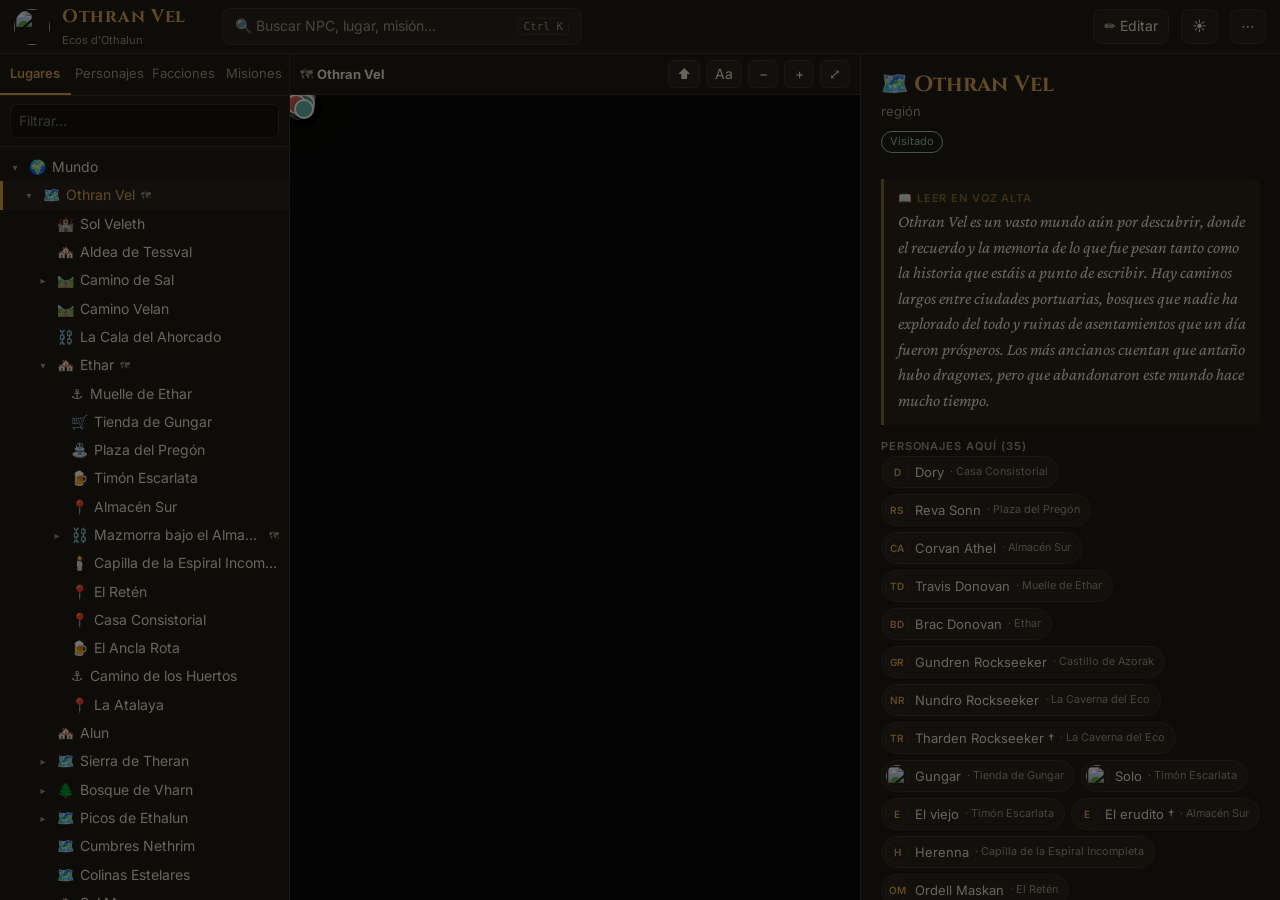
==== campaign/index.html @ 4b9721d2 "Campaign manager: first version of the Othran Vel DM app Interactive maps (world, Ethar, Almacen Sur" ====
<!doctype html>
<html lang="es">
<head>
<meta charset="utf-8">
<meta name="viewport" content="width=device-width, initial-scale=1">
<title>Othran Vel · Campaña</title>
<link rel="icon" href="img/othran vel logo.png">
<link rel="preconnect" href="https://fonts.googleapis.com">
<link href="https://fonts.googleapis.com/css2?family=Cinzel:wght@500;700&family=Crimson+Pro:ital,wght@0,400;0,600;1,400&family=Inter:wght@400;500;600&display=swap" rel="stylesheet">
<style>
:root {
  --bg: #15120e; --panel: #1e1a15; --panel2: #27221b; --line: #3a3228; --text: #e9e0cf; --dim: #a39782;
  --accent: #d9a54a; --accent2: #8fbf9f; --danger: #d0675a; --secret: #a98ad8; --read: #2a2419; --readline: #8a6a2e;
  --pin-town: #d9a54a; --pin-danger: #d0675a; --pin-secret: #a98ad8; --pin-other: #5fb3a8; --pin-room: #c9c1b0;
  --shadow: 0 4px 18px rgba(0,0,0,.45);
}
:root[data-theme="light"] {
  --bg: #efe6d2; --panel: #f8f2e4; --panel2: #efe5cf; --line: #d8c9a8; --text: #2d2418; --dim: #77684f;
  --accent: #9a6514; --accent2: #3f7a57; --danger: #a8402f; --secret: #6b4ca5; --read: #f3e7c8; --readline: #b8893a;
  --pin-town: #b77a17; --pin-danger: #b0442f; --pin-secret: #7650b8; --pin-other: #2f8378; --pin-room: #6c6252;
  --shadow: 0 4px 14px rgba(60,40,10,.18);
}
* { box-sizing: border-box; }
html, body { height: 100%; margin: 0; }
body { background: var(--bg); color: var(--text); font: 14px/1.45 Inter, system-ui, sans-serif; overflow: hidden; }
button { font: inherit; color: inherit; cursor: pointer; }
a { color: inherit; }
.app { display: grid; grid-template-rows: 54px 1fr; height: 100vh; }

/* Cabecera */
header { display: flex; align-items: center; gap: 12px; padding: 0 14px; background: var(--panel); border-bottom: 1px solid var(--line); }
header img { height: 36px; width: 36px; object-fit: cover; border-radius: 50%; }
.brand h1 { font: 700 18px Cinzel, serif; margin: 0; letter-spacing: .04em; color: var(--accent); }
.brand small { color: var(--dim); font-size: 11px; }
.search-btn { margin-left: 24px; flex: 0 1 360px; display: flex; align-items: center; gap: 8px; padding: 7px 12px; background: var(--panel2); border: 1px solid var(--line); border-radius: 8px; color: var(--dim); text-align: left; }
.search-btn kbd { margin-left: auto; font-size: 11px; border: 1px solid var(--line); border-radius: 4px; padding: 0 5px; }
.spacer { flex: 1; }
.hbtn { background: var(--panel2); border: 1px solid var(--line); border-radius: 8px; padding: 6px 10px; }
.hbtn.on { background: var(--accent); color: #1b1307; border-color: var(--accent); font-weight: 600; }
.menu { position: relative; }
.menu-list { position: absolute; right: 0; top: 40px; background: var(--panel); border: 1px solid var(--line); border-radius: 8px; box-shadow: var(--shadow); min-width: 220px; z-index: 50; display: none; padding: 4px; }
.menu-list.open { display: block; }
.menu-list button { display: block; width: 100%; text-align: left; background: none; border: 0; padding: 8px 10px; border-radius: 6px; }
.menu-list button:hover { background: var(--panel2); }

/* Columnas */
main { display: grid; grid-template-columns: 290px 1fr 420px; min-height: 0; }
aside, .detail { background: var(--panel); min-height: 0; display: flex; flex-direction: column; }
aside { border-right: 1px solid var(--line); }
.detail { border-left: 1px solid var(--line); overflow-y: auto; }
.tabs { display: flex; border-bottom: 1px solid var(--line); }
.tabs button { flex: 1; background: none; border: 0; padding: 10px 4px; color: var(--dim); border-bottom: 2px solid transparent; font-size: 13px; }
.tabs button.active { color: var(--accent); border-bottom-color: var(--accent); font-weight: 600; }
.list { overflow-y: auto; flex: 1; padding: 6px 0 20px; }
.list-tools { padding: 8px 10px; display: flex; gap: 6px; border-bottom: 1px solid var(--line); }
.list-tools input { flex: 1; }
input, textarea, select { background: var(--bg); color: var(--text); border: 1px solid var(--line); border-radius: 6px; padding: 6px 8px; font: inherit; }
textarea { width: 100%; resize: vertical; min-height: 60px; font-family: inherit; }
.group-title { font: 600 11px Inter; text-transform: uppercase; letter-spacing: .08em; color: var(--dim); padding: 12px 14px 4px; }

/* Árbol */
.node { display: flex; align-items: center; gap: 6px; padding: 4px 10px 4px 0; cursor: pointer; border-left: 3px solid transparent; white-space: nowrap; }
.node:hover { background: var(--panel2); }
.node.sel { background: var(--panel2); border-left-color: var(--accent); color: var(--accent); }
.node .tw { width: 16px; text-align: center; color: var(--dim); font-size: 10px; flex: none; }
.node .nm { overflow: hidden; text-overflow: ellipsis; }
.node .badge { font-size: 10px; color: var(--dim); }
.node.secret .nm { color: var(--secret); }

/* Filas de personajes */
.row { display: flex; align-items: center; gap: 10px; padding: 6px 14px; cursor: pointer; border-left: 3px solid transparent; }
.row:hover { background: var(--panel2); }
.row.sel { background: var(--panel2); border-left-color: var(--accent); }
.row .meta { min-width: 0; }
.row .meta b { display: block; font-weight: 600; white-space: nowrap; overflow: hidden; text-overflow: ellipsis; }
.row .meta span { display: block; font-size: 12px; color: var(--dim); white-space: nowrap; overflow: hidden; text-overflow: ellipsis; }
.row.dead b { text-decoration: line-through; color: var(--dim); }
.av { width: 34px; height: 34px; border-radius: 50%; flex: none; background: var(--panel2); border: 1px solid var(--line); display: grid; place-items: center; font: 600 12px Inter; color: var(--accent); object-fit: cover; object-position: top; }
.av.pc { border-color: var(--accent2); color: var(--accent2); }

/* Mapa */
.center { display: flex; flex-direction: column; min-width: 0; min-height: 0; background: #0b0a08; }
:root[data-theme="light"] .center { background: #d9ccb0; }
.mapbar { display: flex; align-items: center; gap: 6px; padding: 6px 10px; background: var(--panel); border-bottom: 1px solid var(--line); }
.crumbs { flex: 1; font-size: 13px; color: var(--dim); white-space: nowrap; overflow: hidden; text-overflow: ellipsis; }
.crumbs a { text-decoration: none; color: var(--dim); }
.crumbs a:hover { color: var(--accent); }
.crumbs b { color: var(--text); }
.mbtn { background: var(--panel2); border: 1px solid var(--line); border-radius: 6px; min-width: 30px; height: 28px; padding: 0 8px; }
.mbtn.on { border-color: var(--accent); color: var(--accent); }
.viewport { position: relative; flex: 1; overflow: hidden; cursor: grab; touch-action: none; }
.viewport.dragging { cursor: grabbing; }
.viewport.placing { cursor: crosshair; }
.stage { position: absolute; left: 0; top: 0; transform-origin: 0 0; }
.stage.anim { transition: transform .35s ease; }
.stage img.mapimg { display: block; user-select: none; -webkit-user-drag: none; box-shadow: 0 0 40px rgba(0,0,0,.6); }
.nomap { position: absolute; inset: 0; display: grid; place-items: center; color: var(--dim); text-align: center; padding: 30px; }
.pin { position: absolute; transform: translate(-50%, -50%) scale(var(--inv, 1)); display: flex; align-items: center; gap: 4px; }
.pin .dot { width: 20px; height: 20px; border-radius: 50%; background: var(--c, var(--pin-other)); border: 2px solid #fff8e6; box-shadow: 0 2px 6px rgba(0,0,0,.6); display: grid; place-items: center; font-size: 10px; color: #1b1307; font-weight: 700; cursor: pointer; transition: transform .12s; }
.pin.secret .dot { border-style: dashed; border-color: #f0e6ff; }
.pin:hover .dot { transform: scale(1.25); }
.pin.sel .dot { transform: scale(1.45); box-shadow: 0 0 0 4px rgba(217,165,74,.55), 0 2px 8px rgba(0,0,0,.7); }
.pin .lbl { position: absolute; left: 26px; top: 50%; transform: translateY(-50%); background: rgba(20,16,10,.88); color: #f3e9d4; padding: 2px 7px; border-radius: 5px; font-size: 12px; white-space: nowrap; pointer-events: none; display: none; }
.pin:hover .lbl, .pin.sel .lbl, .labels .pin .lbl { display: block; }
.pin.hasmap .dot::after { content: "⤵"; position: absolute; right: -9px; top: -9px; font-size: 11px; background: var(--panel); color: var(--accent); border-radius: 50%; width: 15px; height: 15px; display: grid; place-items: center; border: 1px solid var(--accent); }
.edit .pin .dot { cursor: move; }
.toast { position: absolute; left: 50%; bottom: 18px; transform: translateX(-50%); background: var(--panel); border: 1px solid var(--accent); border-radius: 8px; padding: 8px 14px; box-shadow: var(--shadow); font-size: 13px; z-index: 5; }

/* Ficha */
.card { padding: 18px 20px 40px; }
.hero { width: 100%; max-height: 240px; object-fit: cover; object-position: top; border-radius: 10px; border: 1px solid var(--line); margin-bottom: 14px; display: block; cursor: zoom-in; }
.card h2 { font: 700 22px/1.2 Cinzel, serif; margin: 0 0 4px; color: var(--accent); }
.sub { color: var(--dim); font-size: 13px; margin-bottom: 10px; }
.tags { display: flex; flex-wrap: wrap; gap: 6px; margin-bottom: 12px; }
.tag { font-size: 11px; padding: 2px 8px; border-radius: 99px; border: 1px solid var(--line); color: var(--dim); }
.tag.secret { color: var(--secret); border-color: var(--secret); }
.tag.dead { color: var(--danger); border-color: var(--danger); }
.tag.ok { color: var(--accent2); border-color: var(--accent2); }
.actions { display: flex; flex-wrap: wrap; gap: 6px; margin: 4px 0 14px; }
.btn { background: var(--panel2); border: 1px solid var(--line); border-radius: 7px; padding: 6px 11px; font-size: 13px; }
.btn.primary { background: var(--accent); color: #1b1307; border-color: var(--accent); font-weight: 600; }
.btn.danger { color: var(--danger); }
.read { background: var(--read); border-left: 3px solid var(--readline); border-radius: 0 8px 8px 0; padding: 12px 14px; font: italic 17px/1.5 "Crimson Pro", Georgia, serif; margin: 6px 0 14px; }
.read .h { font: 600 11px Inter; font-style: normal; letter-spacing: .08em; text-transform: uppercase; color: var(--readline); display: block; margin-bottom: 4px; }
.quote { font: italic 17px/1.4 "Crimson Pro", Georgia, serif; color: var(--accent); margin: 0 0 14px; }
.f { margin: 0 0 12px; }
.f h4 { margin: 0 0 3px; font: 600 11px Inter; text-transform: uppercase; letter-spacing: .08em; color: var(--dim); }
.f div { white-space: normal; }
.f.voice div { background: var(--panel2); border-radius: 8px; padding: 8px 10px; }
.dmbox { border: 1px dashed var(--secret); border-radius: 10px; padding: 10px 12px 2px; margin: 14px 0; }
.dmbox > .h { font: 600 11px Inter; letter-spacing: .08em; text-transform: uppercase; color: var(--secret); margin-bottom: 8px; display: flex; justify-content: space-between; cursor: pointer; }
.dmbox.closed > :not(.h) { display: none; }
.tbd { color: var(--dim); opacity: .7; font-style: italic; }
.lk { color: var(--accent); text-decoration: none; border-bottom: 1px dotted var(--accent); cursor: pointer; }
.lk.npc { color: var(--accent2); border-bottom-color: var(--accent2); }
.lk.fac { color: var(--secret); border-bottom-color: var(--secret); }
.chips { display: flex; flex-wrap: wrap; gap: 6px; }
.chip { display: inline-flex; align-items: center; gap: 6px; background: var(--panel2); border: 1px solid var(--line); border-radius: 99px; padding: 3px 10px 3px 3px; cursor: pointer; font-size: 13px; }
.chip:hover { border-color: var(--accent); }
.chip .av { width: 24px; height: 24px; font-size: 10px; }
.chip small { color: var(--dim); }
.chip.plain { padding: 3px 10px; }
.missing { font-size: 12px; color: var(--dim); margin-top: 20px; border-top: 1px solid var(--line); padding-top: 10px; }
.form label { display: block; font: 600 11px Inter; text-transform: uppercase; letter-spacing: .06em; color: var(--dim); margin: 10px 0 3px; }
.form input[type=text], .form select { width: 100%; }
.form .chk { display: flex; gap: 16px; margin-top: 10px; }
.form .chk label { display: flex; gap: 6px; align-items: center; text-transform: none; font: 13px Inter; color: var(--text); margin: 0; }
.empty { color: var(--dim); padding: 40px 20px; text-align: center; }

/* Buscador y visor de imagen */
.overlay { position: fixed; inset: 0; background: rgba(0,0,0,.55); display: none; z-index: 100; }
.overlay.open { display: block; }
.palette { width: min(620px, 92vw); margin: 10vh auto 0; background: var(--panel); border: 1px solid var(--line); border-radius: 12px; box-shadow: var(--shadow); overflow: hidden; }
.palette input { width: 100%; border: 0; border-bottom: 1px solid var(--line); border-radius: 0; padding: 14px 16px; font-size: 16px; background: var(--panel); outline: none; }
.results { max-height: 55vh; overflow-y: auto; }
.res { display: flex; gap: 10px; align-items: center; padding: 8px 14px; cursor: pointer; }
.res.active, .res:hover { background: var(--panel2); }
.res .k { font-size: 11px; color: var(--dim); margin-left: auto; }
.lightbox { display: grid; place-items: center; cursor: zoom-out; }
.lightbox img { max-width: 92vw; max-height: 92vh; border-radius: 8px; }
</style>
</head>
<body>
<div class="app">
  <header>
    <img id="logo" alt="">
    <div class="brand"><h1 id="title">Othran Vel</h1><small id="group"></small></div>
    <button class="search-btn" id="openSearch">🔍 Buscar NPC, lugar, misión… <kbd>Ctrl K</kbd></button>
    <div class="spacer"></div>
    <button class="hbtn" id="editToggle" title="Activa el modo edición para mover pins y editar fichas">✏️ Editar</button>
    <button class="hbtn" id="themeToggle" title="Tema claro / oscuro">☾</button>
    <div class="menu">
      <button class="hbtn" id="menuBtn">⋯</button>
      <div class="menu-list" id="menuList">
        <button data-act="export">💾 Exportar campaña (copia de seguridad)</button>
        <button data-act="import">📂 Importar campaña…</button>
        <button data-act="reset">↺ Restaurar datos del Word</button>
      </div>
    </div>
    <input type="file" id="importFile" accept=".json,application/json" hidden>
  </header>
  <main>
    <aside>
      <div class="tabs" id="tabs">
        <button data-tab="loc" class="active">Lugares</button>
        <button data-tab="npc">Personajes</button>
        <button data-tab="fac">Facciones</button>
        <button data-tab="quest">Misiones</button>
      </div>
      <div class="list-tools"><input id="filter" placeholder="Filtrar…"><button class="btn" id="addBtn" title="Añadir" hidden>＋</button></div>
      <div class="list" id="list"></div>
    </aside>
    <section class="center">
      <div class="mapbar">
        <div class="crumbs" id="crumbs"></div>
        <button class="mbtn" id="upBtn" title="Subir al mapa superior">⬆</button>
        <button class="mbtn" id="labelsBtn" title="Mostrar todas las etiquetas">Aa</button>
        <button class="mbtn" id="zoomOut" title="Alejar">−</button>
        <button class="mbtn" id="zoomIn" title="Acercar">+</button>
        <button class="mbtn" id="fitBtn" title="Encajar mapa">⤢</button>
      </div>
      <div class="viewport" id="viewport"><div class="stage" id="stage"></div></div>
    </section>
    <div class="detail" id="detail"></div>
  </main>
</div>
<div class="overlay" id="searchOv"><div class="palette"><input id="searchIn" placeholder="Escribe un nombre…" autocomplete="off"><div class="results" id="results"></div></div></div>
<div class="overlay lightbox" id="lightbox"><img alt=""></div>

<script src="data/seed.js"></script>
<script>
const STORE = 'othranvel.campaign.v1';
const PREFS = 'othranvel.prefs.v1';
const TBD = '[POR DEFINIR]';

let db = load();
let prefs = Object.assign({ theme: 'dark', tab: 'loc', labels: false, open: ['mundo', 'othran-vel', 'ethar'] }, safeGet(PREFS));
let route = { kind: 'loc', id: db.start, map: db.start };
let editMode = false, editing = false, placing = null;
const openNodes = new Set(prefs.open);

function safeGet(k) { try { return JSON.parse(localStorage.getItem(k)) || {}; } catch { return {}; } }
function load() {
  const saved = safeGet(STORE);
  return saved.locations ? saved : structuredClone(window.SEED);
}
function save() { try { localStorage.setItem(STORE, JSON.stringify(db)); } catch (e) { alert('No se pudo guardar: ' + e.message); } }
function savePrefs() { prefs.open = [...openNodes]; try { localStorage.setItem(PREFS, JSON.stringify(prefs)); } catch {} }

const $ = s => document.querySelector(s);
const esc = s => String(s ?? '').replace(/[&<>"]/g, c => ({ '&': '&amp;', '<': '&lt;', '>': '&gt;', '"': '&quot;' }[c]));
const src = p => p && !p.startsWith('data:') ? encodeURI(p) : p;
const isTbd = v => !v || !String(v).trim() || String(v).trim() === TBD;
const plainName = n => n.replace(/\s*«[^»]*»/g, '').trim();
const initials = n => plainName(n).split(/\s+/).filter(w => /^\p{Lu}/u.test(w)).slice(0, 2).map(w => w[0]).join('') || n[0];

/* ---------- Modelo ---------- */
const L = id => db.locations[id];
const children = id => Object.values(db.locations).filter(l => l.parent === id);
function ancestors(id) { const a = []; let l = L(id); while (l && l.parent) { l = L(l.parent); if (l) a.unshift(l); } return a; }
function mapHost(id) { let l = L(id); while (l) { if (l.map) return l.id; l = L(l.parent); } return null; }
// Mapa en el que aparece el pin de un lugar (o, sin pin, el mapa más cercano)
function mapForPin(id) { const l = L(id); if (!l) return null; return l.pin && l.parent ? mapHost(l.parent) : mapHost(id); }
function subtree(id) { const out = [id]; for (const c of children(id)) out.push(...subtree(c.id)); return out; }

function typeIcon(t = '') {
  t = t.toLowerCase();
  const m = [['mundo', '🌍'], ['región', '🗺️'], ['ciudad', '🏰'], ['pueblo', '🏘️'], ['mazmorra', '⛓️'], ['ruina', '🏚️'], ['bosque', '🌲'],
    ['taberna', '🍺'], ['tienda', '🛒'], ['templo', '🕯️'], ['plaza', '⛲'], ['sala', '▫️'], ['zona', '⚓'], ['camino', '🛤️'], ['volcán', '🌋'], ['minas', '⛏️']];
  for (const [k, i] of m) if (t.includes(k)) return i;
  return '📍';
}
function pinColor(l) {
  const t = (l.type || '').toLowerCase();
  if (l.secret) return 'var(--pin-secret)';
  if (t === 'sala') return 'var(--pin-room)';
  if (/mazmorra|ruina/.test(t)) return 'var(--pin-danger)';
  if (/ciudad|pueblo|taberna|tienda|plaza|templo/.test(t)) return 'var(--pin-town)';
  return 'var(--pin-other)';
}

// Resolver nombres escritos a mano (NPCs/lugares) a fichas
let aliasIndex = null;
function buildAliases() {
  const map = new Map();
  const add = (alias, kind, id, min = 4) => { alias = alias.trim(); if (alias.length >= min && !map.has(alias)) map.set(alias, { kind, id }); };
  for (const n of Object.values(db.npcs)) add(n.name, 'npc', n.id), add(plainName(n.name), 'npc', n.id);
  // nombre de pila si es único
  const first = {};
  for (const n of Object.values(db.npcs)) { const w = plainName(n.name).split(' '); if (w.length > 1 && !/^(El|La|Maestro)$/.test(w[0])) (first[w[0]] ??= []).push(n.id); }
  for (const [w, ids] of Object.entries(first)) if (ids.length === 1) add(w, 'npc', ids[0]);
  if (db.npcs.maestro_kharzun || db.npcs['maestro-kharzun']) add('Kharzun', 'npc', 'maestro-kharzun');
  for (const f of Object.values(db.factions)) add(f.name, 'fac', f.id, 6);
  for (const l of Object.values(db.locations)) if (l.id !== 'mundo' && l.type !== 'sala') map.set(l.name, { kind: 'loc', id: l.id });
  map.delete('Solo'); // "solo" es palabra común; se enlaza desde las listas, no del texto
  const keys = [...map.keys()].sort((a, b) => b.length - a.length).map(k => k.replace(/[.*+?^${}()|[\]\\]/g, '\\$&'));
  aliasIndex = { map, re: keys.length ? new RegExp(`(?<![\\p{L}])(${keys.map(k => esc(k)).join('|')})(?![\\p{L}])`, 'gu') : null };
}
function resolveName(text) {
  if (!aliasIndex) buildAliases();
  const t = (text || '').trim();
  if (aliasIndex.map.has(t)) return aliasIndex.map.get(t);
  const p = plainName(t); if (aliasIndex.map.has(p)) return aliasIndex.map.get(p);
  return null;
}
function npcLocation(n) {
  const t = n.location || '';
  if (!t || /^Paradero/.test(t)) return null;
  let best = null;
  for (const l of Object.values(db.locations)) {
    if (l.id === 'mundo') continue;
    const i = t.indexOf(l.name);
    if (i >= 0 && (!best || i < best.i || (i === best.i && l.name.length > best.len))) best = { id: l.id, i, len: l.name.length };
  }
  return best && best.id;
}
function fmt(text, selfId) {
  if (isTbd(text)) return `<span class="tbd">${esc(text || TBD)}</span>`;
  if (!aliasIndex) buildAliases();
  let h = esc(text).replaceAll(esc(TBD), `<span class="tbd">${TBD}</span>`);
  if (aliasIndex.re) h = h.replace(aliasIndex.re, m => {
    const r = aliasIndex.map.get(m.replace(/&quot;/g, '"').replace(/&amp;/g, '&'));
    if (!r || r.id === selfId) return m;
    return `<a class="lk ${r.kind}" href="#/${r.kind}/${r.id}">${m}</a>`;
  });
  return h.replace(/\n/g, '<br>');
}

/* ---------- Rutas ---------- */
// Mapa por defecto al abrir un lugar: el suyo propio si lo tiene
const defaultMap = id => L(id).map ? id : mapForPin(id);
function go(kind, id, map) {
  if (!map) map = kind === 'loc' ? defaultMap(id) : kind === 'npc' ? (npcLocation(db.npcs[id]) ? mapForPin(npcLocation(db.npcs[id])) : route.map) : route.map;
  location.hash = `#/${kind}/${id}` + (map ? `?m=${map}` : '');
}
function enter(id) { go('loc', id, defaultMap(id)); }
function parseHash() {
  const m = location.hash.match(/^#\/(loc|npc|fac|quest)\/([^?]+)(?:\?m=(.+))?$/);
  if (!m) return { kind: 'loc', id: db.start, map: db.start };
  const [, kind, id, map] = m;
  const coll = { loc: db.locations, npc: db.npcs, fac: db.factions, quest: db.quests }[kind];
  if (!coll[id]) return { kind: 'loc', id: db.start, map: db.start };
  let mp = map && L(map) && L(map).map ? map : null;
  if (!mp) mp = kind === 'loc' ? defaultMap(id) : kind === 'npc' && npcLocation(coll[id]) ? mapForPin(npcLocation(coll[id])) : route.map;
  return { kind, id, map: mp };
}
window.addEventListener('hashchange', () => { const prevMap = route.map; route = parseHash(); editing = false; renderAll(prevMap !== route.map); });

/* ---------- Lista lateral ---------- */
function renderList() {
  document.querySelectorAll('#tabs button').forEach(b => b.classList.toggle('active', b.dataset.tab === prefs.tab));
  const q = $('#filter').value.trim().toLowerCase();
  const el = $('#list');
  $('#addBtn').hidden = !editMode || prefs.tab === 'loc';
  if (prefs.tab === 'loc') {
    if (q) {
      const hits = Object.values(db.locations).filter(l => l.name.toLowerCase().includes(q));
      el.innerHTML = hits.map(l => `<div class="node ${route.kind === 'loc' && route.id === l.id ? 'sel' : ''} ${l.secret ? 'secret' : ''}" data-loc="${l.id}" style="padding-left:12px"><span>${typeIcon(l.type)}</span><span class="nm">${esc(l.name)}</span></div>`).join('') || '<div class="empty">Nada</div>';
    } else {
      const path = route.kind === 'loc' ? ancestors(route.id).map(a => a.id) : [];
      path.forEach(p => openNodes.add(p));
      el.innerHTML = treeHtml('mundo', 0);
    }
  } else if (prefs.tab === 'npc') {
    const all = Object.values(db.npcs).filter(n => !q || (n.name + ' ' + (n.role || '')).toLowerCase().includes(q));
    const etharIds = new Set(subtree('ethar'));
    const groups = [['El grupo', n => n.pc], ['En Ethar', n => etharIds.has(npcLocation(n))], ['Resto del mundo', n => npcLocation(n)], ['Sin ubicación fija', () => true]];
    const used = new Set(); let html = '';
    for (const [title, test] of groups) {
      const items = all.filter(n => !used.has(n.id) && test(n));
      items.forEach(n => used.add(n.id));
      if (items.length) html += `<div class="group-title">${title} · ${items.length}</div>` + items.map(npcRow).join('');
    }
    el.innerHTML = html || '<div class="empty">Nada</div>';
  } else {
    const coll = prefs.tab === 'fac' ? db.factions : db.quests;
    const items = Object.values(coll).filter(x => !q || x.name.toLowerCase().includes(q));
    el.innerHTML = items.map(x => `<div class="row ${route.kind === prefs.tab && route.id === x.id ? 'sel' : ''}" data-${prefs.tab}="${x.id}"><div class="meta"><b>${esc(x.name)}</b><span>${esc(prefs.tab === 'quest' ? (x.status || '') : (x.leader || ''))}</span></div></div>`).join('') || '<div class="empty">Nada</div>';
  }
}
function treeHtml(id, depth) {
  const l = L(id); if (!l) return '';
  const kids = children(id);
  const open = openNodes.has(id);
  const sel = route.kind === 'loc' && route.id === id;
  let h = `<div class="node ${sel ? 'sel' : ''} ${l.secret ? 'secret' : ''}" data-loc="${id}" style="padding-left:${depth * 14 + 4}px">
    <span class="tw" data-toggle="${kids.length ? id : ''}">${kids.length ? (open ? '▾' : '▸') : ''}</span>
    <span>${typeIcon(l.type)}</span><span class="nm">${esc(l.name)}</span>${l.map ? '<span class="badge">🗺</span>' : ''}${l.secret ? '<span class="badge">🔒</span>' : ''}</div>`;
  if (open) h += kids.map(k => treeHtml(k.id, depth + 1)).join('');
  return h;
}
function avatar(n, cls = '') { return n.image ? `<img class="av ${n.pc ? 'pc' : ''} ${cls}" src="${src(n.image)}" alt="">` : `<span class="av ${n.pc ? 'pc' : ''} ${cls}">${esc(initials(n.name))}</span>`; }
function isDead(n) { return /muert/i.test(n.status || ''); }
function npcRow(n) {
  const sel = route.kind === 'npc' && route.id === n.id;
  return `<div class="row ${sel ? 'sel' : ''} ${isDead(n) ? 'dead' : ''}" data-npc="${n.id}">${avatar(n)}<div class="meta"><b>${esc(n.name)}${isDead(n) ? ' †' : ''}</b><span>${esc(n.role || '')}</span></div></div>`;
}
$('#list').addEventListener('click', e => {
  const t = e.target.closest('[data-toggle]');
  if (t && t.dataset.toggle) { const id = t.dataset.toggle; openNodes.has(id) ? openNodes.delete(id) : openNodes.add(id); savePrefs(); renderList(); return; }
  const n = e.target.closest('[data-loc],[data-npc],[data-fac],[data-quest]'); if (!n) return;
  if (n.dataset.loc) { openNodes.add(n.dataset.loc); savePrefs(); enter(n.dataset.loc); }
  else if (n.dataset.npc) go('npc', n.dataset.npc);
  else if (n.dataset.fac) go('fac', n.dataset.fac);
  else go('quest', n.dataset.quest);
});
$('#tabs').addEventListener('click', e => { const b = e.target.closest('button'); if (!b) return; prefs.tab = b.dataset.tab; $('#filter').value = ''; savePrefs(); renderList(); });
$('#filter').addEventListener('input', renderList);
$('#addBtn').addEventListener('click', () => {
  const kind = prefs.tab, coll = { npc: db.npcs, fac: db.factions, quest: db.quests }[kind];
  const id = uniqueId(coll, 'nuevo');
  coll[id] = { id, name: kind === 'npc' ? 'Nuevo NPC' : kind === 'fac' ? 'Nueva facción' : 'Nueva misión' };
  if (kind === 'npc' && route.kind === 'loc') coll[id].location = L(route.id).name;
  save(); aliasIndex = null; editing = true; go(kind, id);
});
function uniqueId(coll, base) { let i = 1, id = base; while (coll[id]) id = `${base}-${++i}`; return id; }

/* ---------- Mapa ---------- */
const vp = $('#viewport'), stage = $('#stage');
let view = { s: 1, x: 0, y: 0, w: 0, h: 0, fit: 1 }, shownMap = null;

function renderMap(force) {
  const mapId = route.map;
  if (mapId !== shownMap || force) {
    shownMap = mapId;
    stage.innerHTML = ''; vp.querySelector('.nomap')?.remove();
    if (!mapId) { vp.insertAdjacentHTML('beforeend', '<div class="nomap">Este lugar todavía no tiene mapa.<br>Puedes añadir uno en modo edición (campo «Mapa»).</div>'); renderCrumbs(); return; }
    const img = new Image(); img.className = 'mapimg'; img.draggable = false;
    img.onload = () => { view.w = img.naturalWidth; view.h = img.naturalHeight; fitView(false); focusSelected(false); };
    img.src = src(L(mapId).map);
    stage.appendChild(img);
    const layer = document.createElement('div'); layer.id = 'pins'; layer.style.cssText = 'position:absolute;inset:0';
    stage.appendChild(layer);
  }
  renderPins(); renderCrumbs();
}
function pinsOn(mapId) { return Object.values(db.locations).filter(l => l.pin && l.parent && mapHost(l.parent) === mapId); }
function selectedPinId() {
  let id = route.kind === 'loc' ? route.id : route.kind === 'npc' ? npcLocation(db.npcs[route.id]) : null;
  const on = new Set(pinsOn(route.map).map(l => l.id));
  while (id && !on.has(id)) id = L(id)?.parent;
  return id;
}
function renderPins() {
  const layer = $('#pins'); if (!layer) return;
  stage.parentElement.classList.toggle('labels', prefs.labels);
  const sel = selectedPinId();
  layer.innerHTML = pinsOn(route.map).map(l => `<div class="pin ${l.secret ? 'secret' : ''} ${l.map ? 'hasmap' : ''} ${sel === l.id ? 'sel' : ''}" data-pin="${l.id}" style="left:${l.pin[0] * 100}%;top:${l.pin[1] * 100}%;--c:${pinColor(l)}">
     <div class="dot">${l.type === 'sala' ? esc(l.name.replace('Sala R', '')) : ''}</div><div class="lbl">${esc(l.name)}${l.map ? ' · doble clic para entrar' : ''}</div></div>`).join('');
  applyView();
}
function renderCrumbs() {
  const m = route.map;
  if (!m) { $('#crumbs').innerHTML = ''; return; }
  const chain = [...ancestors(m), L(m)].filter(l => l.map || l.id === m);
  $('#crumbs').innerHTML = '🗺 ' + chain.map(l => l.id === m ? `<b>${esc(l.name)}</b>` : `<a href="#/loc/${l.id}?m=${l.id}">${esc(l.name)}</a>`).join(' › ');
  $('#upBtn').disabled = !mapHost(L(m).parent);
}
function applyView() {
  stage.style.transform = `translate(${view.x}px,${view.y}px) scale(${view.s})`;
  stage.style.setProperty('--inv', 1 / view.s);
  const img = stage.querySelector('img'); if (img && view.w) { img.style.width = view.w + 'px'; img.style.height = view.h + 'px'; }
  const layer = $('#pins'); if (layer && view.w) { layer.style.width = view.w + 'px'; layer.style.height = view.h + 'px'; }
}
function fitView(anim = true) {
  if (!view.w) return;
  const r = vp.getBoundingClientRect();
  view.fit = Math.min(r.width / view.w, r.height / view.h) * 0.96;
  view.s = view.fit; view.x = (r.width - view.w * view.s) / 2; view.y = (r.height - view.h * view.s) / 2;
  animate(anim); applyView();
}
function focusSelected(anim = true) {
  const id = selectedPinId(); if (!id || !view.w) return;
  // si el mapa es el propio lugar seleccionado, no hacemos zoom
  if (route.kind === 'loc' && route.id === route.map) return;
  const l = L(id), r = vp.getBoundingClientRect();
  const s = Math.max(view.s, view.fit * 1.8);
  const px = l.pin[0] * view.w * s, py = l.pin[1] * view.h * s;
  const visible = px + view.x > 60 && px + view.x < r.width - 60 && py + view.y > 60 && py + view.y < r.height - 60;
  if (visible && view.s >= view.fit * 1.2) return;
  view.s = s; view.x = r.width / 2 - px; view.y = r.height / 2 - py;
  animate(anim); applyView();
}
function animate(on) { stage.classList.toggle('anim', on); if (on) setTimeout(() => stage.classList.remove('anim'), 380); }
function zoomAt(f, cx, cy) {
  const ns = Math.min(Math.max(view.s * f, view.fit * 0.5), 6);
  view.x = cx - (cx - view.x) * (ns / view.s); view.y = cy - (cy - view.y) * (ns / view.s); view.s = ns; applyView();
}
vp.addEventListener('wheel', e => { e.preventDefault(); const r = vp.getBoundingClientRect(); zoomAt(e.deltaY < 0 ? 1.15 : 1 / 1.15, e.clientX - r.left, e.clientY - r.top); }, { passive: false });
$('#zoomIn').onclick = () => { const r = vp.getBoundingClientRect(); animate(true); zoomAt(1.4, r.width / 2, r.height / 2); };
$('#zoomOut').onclick = () => { const r = vp.getBoundingClientRect(); animate(true); zoomAt(1 / 1.4, r.width / 2, r.height / 2); };
$('#fitBtn').onclick = () => fitView(true);
$('#labelsBtn').onclick = () => { prefs.labels = !prefs.labels; $('#labelsBtn').classList.toggle('on', prefs.labels); savePrefs(); renderPins(); };
$('#upBtn').onclick = () => { const up = mapHost(L(route.map).parent); if (up) go('loc', route.map, up); };

let drag = null;
vp.addEventListener('pointerdown', e => {
  if (e.button !== 0) return;
  const pin = e.target.closest('[data-pin]');
  drag = { sx: e.clientX, sy: e.clientY, x: view.x, y: view.y, moved: false, pin: editMode && pin ? pin.dataset.pin : null, pinEl: pin };
  vp.setPointerCapture(e.pointerId);
});
vp.addEventListener('pointermove', e => {
  if (!drag) return;
  const dx = e.clientX - drag.sx, dy = e.clientY - drag.sy;
  if (!drag.moved && Math.hypot(dx, dy) < 4) return;
  drag.moved = true;
  if (drag.pin) {
    const p = toImage(e); drag.pinEl.style.left = p[0] * 100 + '%'; drag.pinEl.style.top = p[1] * 100 + '%'; drag.pos = p;
  } else { vp.classList.add('dragging'); view.x = drag.x + dx; view.y = drag.y + dy; applyView(); }
});
vp.addEventListener('pointerup', e => {
  if (!drag) return;
  vp.classList.remove('dragging');
  const d = drag; drag = null;
  if (d.pin && d.moved && d.pos) { L(d.pin).pin = d.pos; save(); return; }
  if (d.moved) return;
  if (placing && view.w) { const id = placing; placing = null; vp.classList.remove('placing'); hideToast(); L(id).pin = toImage(e); save(); go('loc', id, route.map); renderPins(); return; }
  if (d.pinEl) go('loc', d.pinEl.dataset.pin, route.map);
});
vp.addEventListener('dblclick', e => { const pin = e.target.closest('[data-pin]'); if (pin && L(pin.dataset.pin).map) enter(pin.dataset.pin); });
function toImage(e) {
  const r = vp.getBoundingClientRect();
  const x = (e.clientX - r.left - view.x) / view.s / view.w, y = (e.clientY - r.top - view.y) / view.s / view.h;
  return [+Math.min(Math.max(x, 0), 1).toFixed(4), +Math.min(Math.max(y, 0), 1).toFixed(4)];
}
function toast(msg) { hideToast(); vp.insertAdjacentHTML('beforeend', `<div class="toast" id="toast">${msg}</div>`); }
function hideToast() { $('#toast')?.remove(); }
window.addEventListener('resize', () => fitView(false));

/* ---------- Fichas ---------- */
const LOC_FIELDS = [['read', 'Descripción para leer'], ['ambience', 'Ambiente'], ['where', 'Ubicación aproximada'], ['faction', 'Facción o gobierno'],
  ['dm', 'Notas del máster'], ['npcs', 'NPCs (texto del Word)'], ['items', 'Objetos, precios, servicios'], ['hooks', 'Ganchos / pistas'], ['tone', 'Tono'], ['situation', 'Situación actual']];
const NPC_FIELDS = [['race', 'Raza'], ['role', 'Rol / ocupación'], ['location', 'Dónde se encuentra'], ['faction', 'Facción'], ['status', 'Estado'], ['known', '¿Lo conocen los jugadores?'],
  ['quote', 'Frase típica'], ['look', 'Aspecto físico'], ['personality', 'Personalidad'], ['voice', 'Voz y gestos'], ['wants', 'Qué quiere'], ['knows', 'Qué sabe'],
  ['secrets', 'Secretos'], ['pcRel', 'Relación con los jugadores'], ['npcRel', 'Relación con otros NPCs']];
const FAC_FIELDS = [['desc', 'Descripción'], ['goals', 'Objetivos'], ['leader', 'Líder'], ['members', 'Miembros conocidos'], ['pcRel', 'Relación con los jugadores']];
const QUEST_FIELDS = [['giver', 'Quién la da'], ['where', 'Dónde'], ['status', 'Estado'], ['summary', 'Resumen'], ['dm', 'Notas del máster']];
const FIELDS = { loc: LOC_FIELDS, npc: NPC_FIELDS, fac: FAC_FIELDS, quest: QUEST_FIELDS };
const label = (kind, k) => FIELDS[kind].find(f => f[0] === k)?.[1] || k;

function current() { return { loc: db.locations, npc: db.npcs, fac: db.factions, quest: db.quests }[route.kind][route.id]; }
function field(kind, obj, k, cls = '') { return isTbd(obj[k]) ? '' : `<div class="f ${cls}"><h4>${label(kind, k)}</h4><div>${fmt(obj[k], obj.id)}</div></div>`; }
function missing(kind, obj, keys) {
  const m = keys.filter(k => isTbd(obj[k]) && (obj[k] !== undefined || kind !== 'loc')).map(k => label(kind, k));
  return m.length ? `<div class="missing">Por definir: ${m.join(', ')}</div>` : '';
}
function dmBox(inner, title = 'Solo máster') {
  if (!inner.trim()) return '';
  return `<div class="dmbox ${prefs.dmClosed ? 'closed' : ''}"><div class="h" data-dmtoggle>🔒 ${title}<span>${prefs.dmClosed ? 'mostrar' : 'ocultar'}</span></div>${inner}</div>`;
}

function renderDetail() {
  const el = $('#detail'), o = current();
  if (!o) { el.innerHTML = '<div class="empty">Elige algo en la lista o en el mapa</div>'; return; }
  if (editing) { el.innerHTML = editForm(route.kind, o); return; }
  el.innerHTML = `<div class="card">${({ loc: locCard, npc: npcCard, fac: facCard, quest: questCard })[route.kind](o)}</div>`;
}
function editActions(kind, o) {
  if (!editMode) return '';
  let h = `<button class="btn primary" data-act="edit">✏️ Editar ficha</button>`;
  if (kind === 'loc') {
    h += `<button class="btn" data-act="addChild">＋ Sublugar</button><button class="btn" data-act="addNpcHere">＋ NPC aquí</button>`;
    if (o.parent && mapHost(o.parent)) h += `<button class="btn" data-act="place">📍 ${o.pin ? 'Recolocar' : 'Colocar'} en el mapa</button>`;
  }
  if (o.id !== 'mundo' && o.id !== db.start) h += `<button class="btn danger" data-act="delete">🗑 Borrar</button>`;
  return `<div class="actions">${h}</div>`;
}
function locCard(l) {
  const crumbs = ancestors(l.id).filter(a => a.id !== 'mundo').map(a => `<a class="lk" href="#/loc/${a.id}">${esc(a.name)}</a>`).join(' › ');
  const ids = new Set(subtree(l.id));
  const npcs = Object.values(db.npcs).filter(n => ids.has(npcLocation(n)));
  // NPCs mencionados en el texto del lugar que no tengan ubicación aquí
  const named = (l.npcs || '').split(/,(?![^(]*\))/).map(s => resolveName(s.replace(/\(.*?\)/g, '')))
    .filter(r => r && r.kind === 'npc' && !npcs.some(n => n.id === r.id)).map(r => db.npcs[r.id]);
  const kids = children(l.id);
  const chip = n => { const at = npcLocation(n); const sub = at && at !== l.id ? ` <small>· ${esc(L(at).name)}</small>` : ''; return `<span class="chip" data-npc="${n.id}">${avatar(n)}${esc(plainName(n.name))}${isDead(n) ? ' †' : ''}${sub}</span>`; };
  const enterBtn = l.map && route.map !== l.id ? `<button class="btn primary" data-act="enter">🗺 Abrir mapa de ${esc(l.name)}</button>` : '';
  const showOn = !l.map && l.pin && route.map !== mapForPin(l.id) ? `<button class="btn" data-act="show">📍 Ver en el mapa</button>` : '';
  return `${l.image ? `<img class="hero" src="${src(l.image)}" alt="" data-zoom>` : ''}
    <h2>${typeIcon(l.type)} ${esc(l.name)}</h2>
    <div class="sub">${esc(l.type || '')}${crumbs ? ' · ' + crumbs : ''}</div>
    <div class="tags">${l.visited ? '<span class="tag ok">Visitado</span>' : (l.id !== 'mundo' ? '<span class="tag">No visitado</span>' : '')}${l.secret ? '<span class="tag secret">🔒 Secreto</span>' : ''}${l.pin || l.id === 'mundo' || l.id === db.start ? '' : '<span class="tag">Sin pin</span>'}</div>
    <div class="actions">${enterBtn}${showOn}</div>${editActions('loc', l)}
    ${!isTbd(l.read) ? `<div class="read"><span class="h">📖 Leer en voz alta</span>${fmt(l.read, l.id)}</div>` : ''}
    ${field('loc', l, 'situation')}${field('loc', l, 'tone')}${field('loc', l, 'ambience')}
    ${npcs.length || named.length ? `<div class="f"><h4>Personajes aquí (${npcs.length + named.length})</h4><div class="chips">${npcs.concat(named).map(chip).join('')}</div></div>` : ''}
    ${kids.length ? `<div class="f"><h4>Lugares dentro</h4><div class="chips">${kids.map(k => `<span class="chip plain" data-loc="${k.id}">${typeIcon(k.type)} ${esc(k.name)}</span>`).join('')}</div></div>` : ''}
    ${dmBox(field('loc', l, 'dm') + field('loc', l, 'hooks') + field('loc', l, 'items') + field('loc', l, 'faction') + field('loc', l, 'where'))}
    ${missing('loc', l, ['read', 'dm', 'hooks', 'items', 'faction'])}`;
}
function npcCard(n) {
  const at = npcLocation(n);
  return `${n.image ? `<img class="hero" src="${src(n.image)}" alt="" data-zoom>` : ''}
    <h2>${esc(n.name)}</h2>
    <div class="sub">${[n.race, n.role].filter(x => !isTbd(x)).map(esc).join(' · ')}</div>
    <div class="tags">${n.pc ? '<span class="tag ok">Personaje jugador</span>' : ''}${!isTbd(n.status) ? `<span class="tag ${isDead(n) ? 'dead' : ''}">${esc(n.status)}</span>` : ''}${!isTbd(n.known) && !n.pc ? `<span class="tag">Lo conocen: ${esc(n.known)}</span>` : ''}</div>
    <div class="actions">${at ? `<button class="btn" data-act="goLoc" data-id="${at}">📍 ${esc(L(at).name)}</button>` : ''}</div>${editActions('npc', n)}
    ${!isTbd(n.quote) ? `<p class="quote">${fmt(n.quote, n.id)}</p>` : ''}
    ${field('npc', n, 'location')}${field('npc', n, 'look')}${field('npc', n, 'personality')}${field('npc', n, 'voice', 'voice')}
    ${field('npc', n, 'knows')}${field('npc', n, 'pcRel')}${field('npc', n, 'faction')}
    ${dmBox(field('npc', n, 'wants') + field('npc', n, 'secrets') + field('npc', n, 'npcRel'))}
    ${n.pc ? '' : missing('npc', n, ['look', 'personality', 'voice', 'wants', 'knows', 'secrets', 'quote'])}`;
}
function facCard(f) {
  return `<h2>⚑ ${esc(f.name)}</h2><div class="sub">Facción</div>${editActions('fac', f)}
    ${FAC_FIELDS.map(([k]) => field('fac', f, k)).join('')}${missing('fac', f, FAC_FIELDS.map(x => x[0]))}`;
}
function questCard(q) {
  return `<h2>📜 ${esc(q.name)}</h2><div class="tags">${!isTbd(q.status) ? `<span class="tag ${/complet/.test(q.status) ? 'ok' : ''}">${esc(q.status)}</span>` : ''}</div>${editActions('quest', q)}
    ${field('quest', q, 'giver')}${field('quest', q, 'where')}${field('quest', q, 'summary')}${dmBox(field('quest', q, 'dm'))}`;
}

function editForm(kind, o) {
  const fields = FIELDS[kind].filter(([k]) => kind !== 'loc' || o[k] !== undefined || !['tone', 'situation'].includes(k));
  let extra = '';
  if (kind === 'loc') {
    const opts = Object.values(db.locations).filter(l => !subtree(o.id).includes(l.id)).map(l => `<option value="${l.id}" ${l.id === o.parent ? 'selected' : ''}>${esc(l.name)}</option>`).join('');
    extra = `<label>Tipo</label><input type="text" name="type" value="${esc(o.type)}">
      ${o.id !== 'mundo' ? `<label>Dentro de</label><select name="parent">${opts}</select>` : ''}
      <label>Mapa (ruta de imagen, p. ej. maps/ethar.png)</label><input type="text" name="map" value="${esc(o.map)}">
      <label>Imagen (p. ej. img/lugares/taberna.png)</label><input type="text" name="image" value="${esc(o.image)}">
      <div class="chk"><label><input type="checkbox" name="visited" ${o.visited ? 'checked' : ''}> Visitado</label><label><input type="checkbox" name="secret" ${o.secret ? 'checked' : ''}> Secreto</label></div>`;
  } else if (kind === 'npc') {
    extra = `<label>Retrato (p. ej. img/npcs/dory.png)</label><input type="text" name="image" value="${esc(o.image)}">
      <div class="chk"><label><input type="checkbox" name="pc" ${o.pc ? 'checked' : ''}> Personaje jugador</label></div>`;
  }
  return `<form class="card form" id="editForm"><h2>Editar</h2>
    <label>Nombre</label><input type="text" name="name" value="${esc(o.name)}" required>${extra}
    ${fields.map(([k, lb]) => `<label>${lb}</label><textarea name="${k}" rows="${['read', 'dm', 'secrets', 'knows'].includes(k) ? 5 : 2}">${esc(o[k] || '')}</textarea>`).join('')}
    <div class="actions" style="margin-top:14px"><button class="btn primary" type="submit">Guardar</button><button class="btn" type="button" data-act="cancel">Cancelar</button></div></form>`;
}
$('#detail').addEventListener('submit', e => {
  e.preventDefault();
  const o = current(), fd = new FormData(e.target);
  for (const [k, v] of fd.entries()) o[k] = v.trim();
  for (const k of ['visited', 'secret', 'pc']) if (e.target.elements[k]) o[k] = e.target.elements[k].checked;
  for (const k of ['map', 'image']) if (o[k] === '') delete o[k];
  save(); aliasIndex = null; editing = false; renderAll(true);
});
$('#detail').addEventListener('click', e => {
  const t = e.target;
  if (t.closest('[data-dmtoggle]')) { prefs.dmClosed = !prefs.dmClosed; savePrefs(); renderDetail(); return; }
  if (t.matches('[data-zoom]')) { $('#lightbox img').src = t.src; $('#lightbox').classList.add('open'); return; }
  const c = t.closest('[data-npc],[data-loc]');
  if (c && !t.closest('[data-act]')) { c.dataset.npc ? go('npc', c.dataset.npc) : go('loc', c.dataset.loc); return; }
  const a = t.closest('[data-act]'); if (!a) return;
  const o = current();
  switch (a.dataset.act) {
    case 'enter': enter(o.id); break;
    case 'show': go('loc', o.id, mapForPin(o.id)); break;
    case 'goLoc': go('loc', a.dataset.id); break;
    case 'edit': editing = true; renderDetail(); break;
    case 'cancel': editing = false; renderDetail(); break;
    case 'place': placing = o.id; if (route.map !== mapHost(o.parent)) go('loc', o.id, mapHost(o.parent)); vp.classList.add('placing'); toast(`Haz clic en el mapa para colocar <b>${esc(o.name)}</b> · Esc para cancelar`); break;
    case 'addChild': { const id = uniqueId(db.locations, 'nuevo-lugar'); db.locations[id] = { id, name: 'Nuevo lugar', type: 'zona', parent: o.id, visited: false, secret: false }; openNodes.add(o.id); save(); aliasIndex = null; editing = true; go('loc', id); break; }
    case 'addNpcHere': { const id = uniqueId(db.npcs, 'nuevo'); db.npcs[id] = { id, name: 'Nuevo NPC', location: o.name }; save(); aliasIndex = null; editing = true; go('npc', id); break; }
    case 'delete': {
      if (!confirm(`¿Borrar «${o.name}»? Se puede recuperar con «Restaurar datos del Word» o desde una copia exportada.`)) return;
      if (route.kind === 'loc') { children(o.id).forEach(k => k.parent = o.parent); const p = o.parent; delete db.locations[o.id]; save(); aliasIndex = null; go('loc', p); }
      else { delete ({ npc: db.npcs, fac: db.factions, quest: db.quests })[route.kind][o.id]; save(); aliasIndex = null; go('loc', route.map || db.start); }
    }
  }
});
$('#lightbox').onclick = () => $('#lightbox').classList.remove('open');

/* ---------- Buscador (Ctrl+K) ---------- */
let results = [], active = 0;
function openSearch() { $('#searchOv').classList.add('open'); $('#searchIn').value = ''; runSearch(); $('#searchIn').focus(); }
function closeSearch() { $('#searchOv').classList.remove('open'); }
function runSearch() {
  const q = $('#searchIn').value.trim().toLowerCase().normalize('NFD').replace(/\p{M}/gu, '');
  const norm = s => (s || '').toLowerCase().normalize('NFD').replace(/\p{M}/gu, '');
  const all = [
    ...Object.values(db.npcs).map(o => ({ kind: 'npc', o, k: o.pc ? 'PJ' : 'NPC', sub: o.role })),
    ...Object.values(db.locations).map(o => ({ kind: 'loc', o, k: 'Lugar', sub: o.type })),
    ...Object.values(db.factions).map(o => ({ kind: 'fac', o, k: 'Facción', sub: '' })),
    ...Object.values(db.quests).map(o => ({ kind: 'quest', o, k: 'Misión', sub: o.status }))];
  results = (q ? all.filter(r => norm(r.o.name).includes(q) || norm(r.sub).includes(q)).sort((a, b) => norm(a.o.name).indexOf(q) - norm(b.o.name).indexOf(q)) : all.filter(r => r.kind === 'npc')).slice(0, 40);
  active = 0; drawResults();
}
function drawResults() {
  $('#results').innerHTML = results.map((r, i) => `<div class="res ${i === active ? 'active' : ''}" data-i="${i}">${r.kind === 'npc' ? avatar(r.o) : `<span class="av">${r.kind === 'loc' ? typeIcon(r.o.type) : r.kind === 'fac' ? '⚑' : '📜'}</span>`}<div><b>${esc(r.o.name)}</b><div style="font-size:12px;color:var(--dim)">${esc(r.sub || '')}</div></div><span class="k">${r.k}</span></div>`).join('') || '<div class="empty">Sin resultados</div>';
  $('#results .active')?.scrollIntoView({ block: 'nearest' });
}
function pick(i) { const r = results[i]; if (!r) return; closeSearch(); go(r.kind, r.o.id); }
$('#openSearch').onclick = openSearch;
$('#searchIn').addEventListener('input', runSearch);
$('#searchIn').addEventListener('keydown', e => {
  if (e.key === 'ArrowDown') { active = Math.min(active + 1, results.length - 1); drawResults(); e.preventDefault(); }
  else if (e.key === 'ArrowUp') { active = Math.max(active - 1, 0); drawResults(); e.preventDefault(); }
  else if (e.key === 'Enter') pick(active);
});
$('#results').addEventListener('click', e => { const r = e.target.closest('[data-i]'); if (r) pick(+r.dataset.i); });
$('#searchOv').addEventListener('click', e => { if (e.target.id === 'searchOv') closeSearch(); });
document.addEventListener('keydown', e => {
  if ((e.ctrlKey || e.metaKey) && e.key.toLowerCase() === 'k') { e.preventDefault(); openSearch(); }
  else if (e.key === 'Escape') { closeSearch(); $('#lightbox').classList.remove('open'); if (placing) { placing = null; vp.classList.remove('placing'); hideToast(); } }
});

/* ---------- Cabecera ---------- */
function applyTheme() { document.documentElement.dataset.theme = prefs.theme; $('#themeToggle').textContent = prefs.theme === 'dark' ? '☀' : '☾'; }
$('#themeToggle').onclick = () => { prefs.theme = prefs.theme === 'dark' ? 'light' : 'dark'; savePrefs(); applyTheme(); };
$('#editToggle').onclick = () => { editMode = !editMode; editing = false; $('#editToggle').classList.toggle('on', editMode); document.body.classList.toggle('edit', editMode); if (editMode) toast('Modo edición: arrastra los pins para moverlos y edita las fichas'); else hideToast(); renderList(); renderDetail(); };
$('#menuBtn').onclick = e => { e.stopPropagation(); $('#menuList').classList.toggle('open'); };
document.addEventListener('click', () => $('#menuList').classList.remove('open'));
$('#menuList').addEventListener('click', e => {
  const act = e.target.closest('[data-act]')?.dataset.act;
  if (act === 'export') {
    const blob = new Blob([JSON.stringify(db, null, 1)], { type: 'application/json' });
    const a = document.createElement('a'); a.href = URL.createObjectURL(blob);
    a.download = `othran-vel-${new Date().toISOString().slice(0, 10)}.json`; a.click(); URL.revokeObjectURL(a.href);
  } else if (act === 'import') $('#importFile').click();
  else if (act === 'reset' && confirm('Esto borra todos los cambios hechos en la app y vuelve a los datos del Word. ¿Seguro? (Exporta antes si quieres guardarlos)')) {
    localStorage.removeItem(STORE); db = structuredClone(window.SEED); aliasIndex = null; go('loc', db.start); renderAll(true);
  }
});
$('#importFile').addEventListener('change', async e => {
  const f = e.target.files[0]; if (!f) return;
  try { const d = JSON.parse(await f.text()); if (!d.locations || !d.npcs) throw new Error('No parece una campaña'); db = d; save(); aliasIndex = null; go('loc', db.start); renderAll(true); }
  catch (err) { alert('No se pudo importar: ' + err.message); }
  e.target.value = '';
});

function renderAll(mapChanged) { renderList(); renderMap(mapChanged); renderDetail(); if (!mapChanged) focusSelected(true); }

$('#title').textContent = db.title; $('#group').textContent = db.group || ''; $('#logo').src = src(db.logo);
$('#labelsBtn').classList.toggle('on', prefs.labels);
applyTheme();
route = parseHash();
renderAll(true);
</script>
</body>
</html>
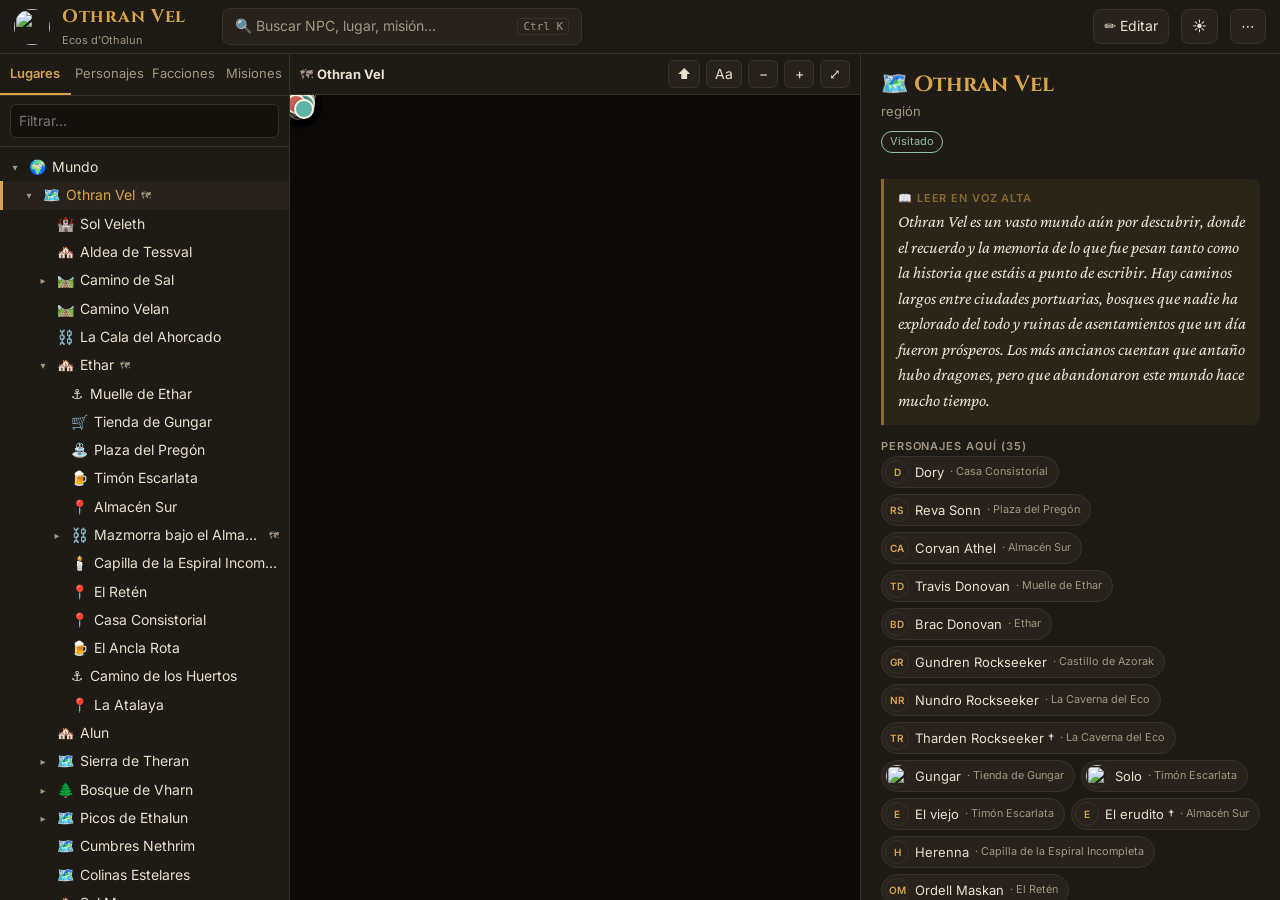
==== commit 39797a7e: "Campaign: fix image lightbox overlay always covering the app Co-Authored-By: Claude Opus 5.5 <norepl" ====
--- a/campaign/index.html
+++ b/campaign/index.html
@@ -156,7 +156,8 @@
 .res { display: flex; gap: 10px; align-items: center; padding: 8px 14px; cursor: pointer; }
 .res.active, .res:hover { background: var(--panel2); }
 .res .k { font-size: 11px; color: var(--dim); margin-left: auto; }
-.lightbox { display: grid; place-items: center; cursor: zoom-out; }
+.lightbox { place-items: center; cursor: zoom-out; }
+.lightbox.open { display: grid; }
 .lightbox img { max-width: 92vw; max-height: 92vh; border-radius: 8px; }
 </style>
 </head>
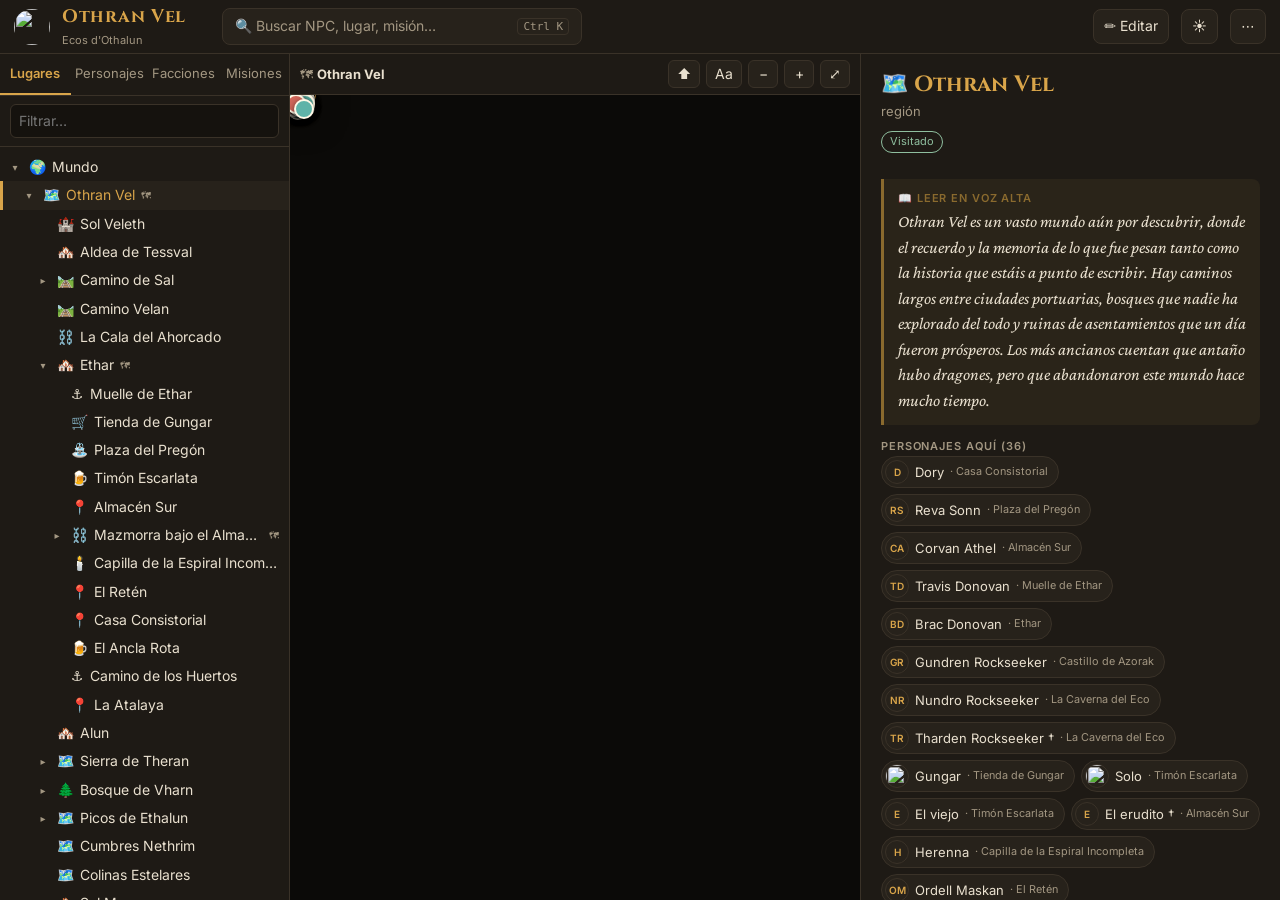
==== commit 633cb44f: "Campaign: image sheets workflow (2x2 laminas -> portraits) - docs/LAMINAS-PROMPTS.md: ready-to-paste" ====
--- a/campaign/index.html
+++ b/campaign/index.html
@@ -209,6 +209,7 @@
 <div class="overlay lightbox" id="lightbox"><img alt=""></div>
 
 <script src="data/seed.js"></script>
+<script src="data/images.js" onerror="window.IMAGES = {}"></script>
 <script>
 const STORE = 'othranvel.campaign.v1';
 const PREFS = 'othranvel.prefs.v1';
@@ -231,6 +232,8 @@
 const $ = s => document.querySelector(s);
 const esc = s => String(s ?? '').replace(/[&<>"]/g, c => ({ '&': '&amp;', '<': '&lt;', '>': '&gt;', '"': '&quot;' }[c]));
 const src = p => p && !p.startsWith('data:') ? encodeURI(p) : p;
+// Imagen de la ficha, o la detectada en img/npcs|lugares/<id>.* (data/images.js)
+const imgOf = (o, kind) => o.image || (window.IMAGES?.[kind === 'loc' ? 'locations' : 'npcs'] || {})[o.id];
 const isTbd = v => !v || !String(v).trim() || String(v).trim() === TBD;
 const plainName = n => n.replace(/\s*«[^»]*»/g, '').trim();
 const initials = n => plainName(n).split(/\s+/).filter(w => /^\p{Lu}/u.test(w)).slice(0, 2).map(w => w[0]).join('') || n[0];
@@ -370,7 +373,7 @@
   if (open) h += kids.map(k => treeHtml(k.id, depth + 1)).join('');
   return h;
 }
-function avatar(n, cls = '') { return n.image ? `<img class="av ${n.pc ? 'pc' : ''} ${cls}" src="${src(n.image)}" alt="">` : `<span class="av ${n.pc ? 'pc' : ''} ${cls}">${esc(initials(n.name))}</span>`; }
+function avatar(n, cls = '') { const im = imgOf(n, 'npc'); return im ? `<img class="av ${n.pc ? 'pc' : ''} ${cls}" src="${src(im)}" alt="">` : `<span class="av ${n.pc ? 'pc' : ''} ${cls}">${esc(initials(n.name))}</span>`; }
 function isDead(n) { return /muert/i.test(n.status || ''); }
 function npcRow(n) {
   const sel = route.kind === 'npc' && route.id === n.id;
@@ -558,7 +561,7 @@
   const chip = n => { const at = npcLocation(n); const sub = at && at !== l.id ? ` <small>· ${esc(L(at).name)}</small>` : ''; return `<span class="chip" data-npc="${n.id}">${avatar(n)}${esc(plainName(n.name))}${isDead(n) ? ' †' : ''}${sub}</span>`; };
   const enterBtn = l.map && route.map !== l.id ? `<button class="btn primary" data-act="enter">🗺 Abrir mapa de ${esc(l.name)}</button>` : '';
   const showOn = !l.map && l.pin && route.map !== mapForPin(l.id) ? `<button class="btn" data-act="show">📍 Ver en el mapa</button>` : '';
-  return `${l.image ? `<img class="hero" src="${src(l.image)}" alt="" data-zoom>` : ''}
+  return `${imgOf(l, 'loc') ? `<img class="hero" src="${src(imgOf(l, 'loc'))}" alt="" data-zoom>` : ''}
     <h2>${typeIcon(l.type)} ${esc(l.name)}</h2>
     <div class="sub">${esc(l.type || '')}${crumbs ? ' · ' + crumbs : ''}</div>
     <div class="tags">${l.visited ? '<span class="tag ok">Visitado</span>' : (l.id !== 'mundo' ? '<span class="tag">No visitado</span>' : '')}${l.secret ? '<span class="tag secret">🔒 Secreto</span>' : ''}${l.pin || l.id === 'mundo' || l.id === db.start ? '' : '<span class="tag">Sin pin</span>'}</div>
@@ -572,7 +575,7 @@
 }
 function npcCard(n) {
   const at = npcLocation(n);
-  return `${n.image ? `<img class="hero" src="${src(n.image)}" alt="" data-zoom>` : ''}
+  return `${imgOf(n, 'npc') ? `<img class="hero" src="${src(imgOf(n, 'npc'))}" alt="" data-zoom>` : ''}
     <h2>${esc(n.name)}</h2>
     <div class="sub">${[n.race, n.role].filter(x => !isTbd(x)).map(esc).join(' · ')}</div>
     <div class="tags">${n.pc ? '<span class="tag ok">Personaje jugador</span>' : ''}${!isTbd(n.status) ? `<span class="tag ${isDead(n) ? 'dead' : ''}">${esc(n.status)}</span>` : ''}${!isTbd(n.known) && !n.pc ? `<span class="tag">Lo conocen: ${esc(n.known)}</span>` : ''}</div>
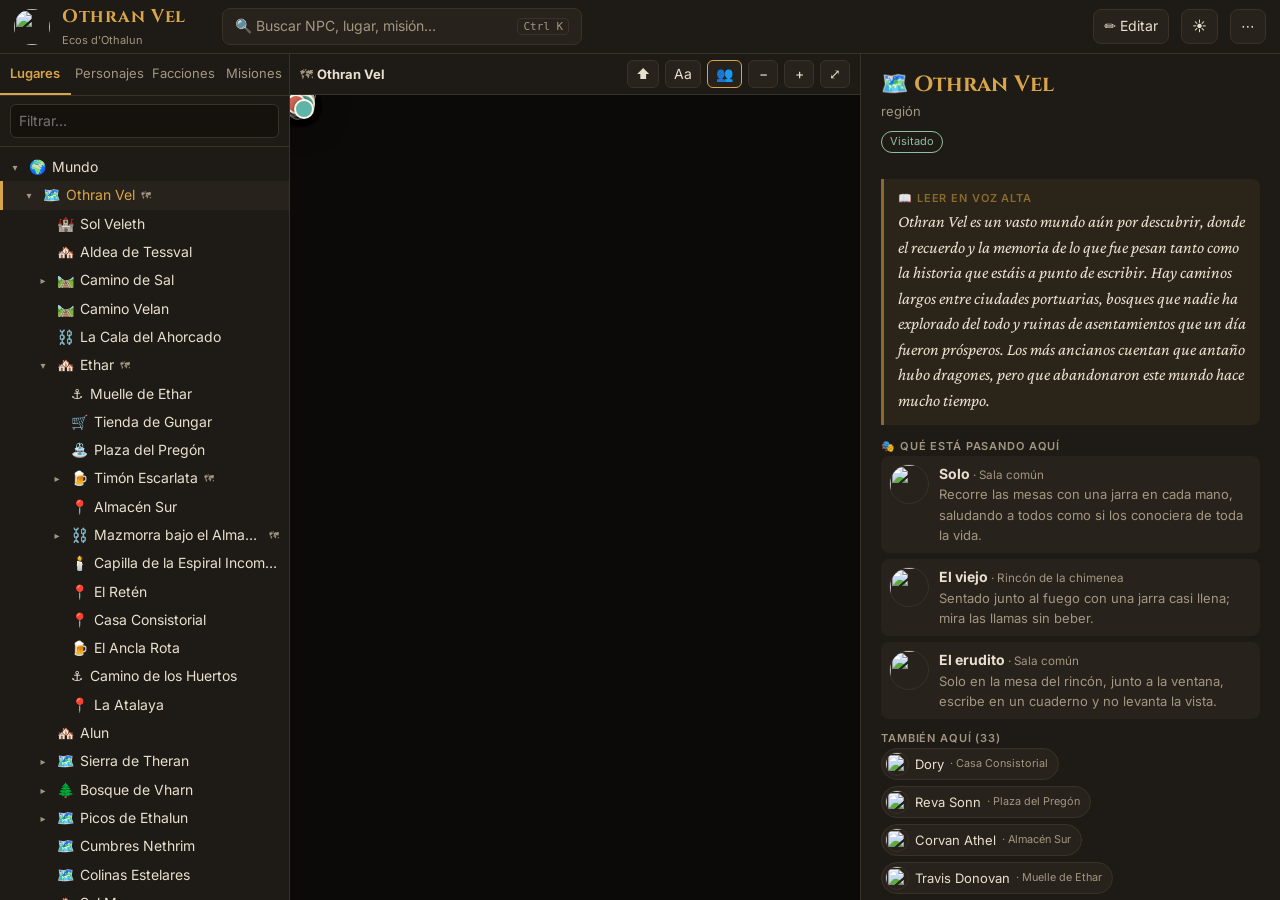
==== commit f944a63a: "Campaign: interior floor plans with rooms and placed NPCs - Timon Escarlata interior plan (SVG, two " ====
--- a/campaign/index.html
+++ b/campaign/index.html
@@ -104,6 +104,20 @@
 .pin:hover .lbl, .pin.sel .lbl, .labels .pin .lbl { display: block; }
 .pin.hasmap .dot::after { content: "⤵"; position: absolute; right: -9px; top: -9px; font-size: 11px; background: var(--panel); color: var(--accent); border-radius: 50%; width: 15px; height: 15px; display: grid; place-items: center; border: 1px solid var(--accent); }
 .edit .pin .dot { cursor: move; }
+.token { position: absolute; transform: translate(-50%, -50%) scale(var(--inv, 1)); cursor: pointer; z-index: 2; }
+.token .av { width: 38px; height: 38px; border: 3px solid var(--accent2); box-shadow: 0 2px 8px rgba(0,0,0,.7); transition: transform .12s; }
+.token:hover .av { transform: scale(1.15); }
+.token.sel .av { border-color: var(--accent); box-shadow: 0 0 0 4px rgba(217,165,74,.55), 0 2px 8px rgba(0,0,0,.7); }
+.token .lbl { position: absolute; left: 46px; top: 50%; transform: translateY(-50%); background: rgba(20,16,10,.92); color: #f3e9d4; padding: 4px 8px; border-radius: 6px; font-size: 12px; width: max-content; max-width: 240px; pointer-events: none; display: none; }
+.token:hover .lbl, .token.sel .lbl { display: block; }
+.edit .token { cursor: move; }
+.scene { display: flex; gap: 10px; align-items: flex-start; padding: 8px; border-radius: 8px; background: var(--panel2); margin-bottom: 6px; cursor: pointer; }
+.scene:hover { outline: 1px solid var(--accent); }
+.scene .av { width: 40px; height: 40px; }
+.scene b { display: block; }
+.scene span { font-size: 13px; color: var(--dim); }
+.doing { background: var(--panel2); border-left: 3px solid var(--accent2); border-radius: 0 8px 8px 0; padding: 8px 12px; margin: 0 0 14px; }
+.doing h4 { margin: 0 0 3px; font: 600 11px Inter; text-transform: uppercase; letter-spacing: .08em; color: var(--accent2); }
 .toast { position: absolute; left: 50%; bottom: 18px; transform: translateX(-50%); background: var(--panel); border: 1px solid var(--accent); border-radius: 8px; padding: 8px 14px; box-shadow: var(--shadow); font-size: 13px; z-index: 5; }
 
 /* Ficha */
@@ -196,6 +210,7 @@
         <div class="crumbs" id="crumbs"></div>
         <button class="mbtn" id="upBtn" title="Subir al mapa superior">⬆</button>
         <button class="mbtn" id="labelsBtn" title="Mostrar todas las etiquetas">Aa</button>
+        <button class="mbtn" id="tokensBtn" title="Mostrar / ocultar personajes en el plano">👥</button>
         <button class="mbtn" id="zoomOut" title="Alejar">−</button>
         <button class="mbtn" id="zoomIn" title="Acercar">+</button>
         <button class="mbtn" id="fitBtn" title="Encajar mapa">⤢</button>
@@ -224,7 +239,18 @@
 function safeGet(k) { try { return JSON.parse(localStorage.getItem(k)) || {}; } catch { return {}; } }
 function load() {
   const saved = safeGet(STORE);
-  return saved.locations ? saved : structuredClone(window.SEED);
+  if (!saved.locations) return structuredClone(window.SEED);
+  // Suma lo nuevo del seed (fichas y campos) sin pisar lo editado ni resucitar lo borrado
+  const gone = new Set(saved.deleted || []);
+  for (const kind of ['locations', 'npcs', 'factions', 'quests']) {
+    saved[kind] ??= {};
+    for (const [id, o] of Object.entries(window.SEED[kind])) {
+      if (gone.has(id)) continue;
+      if (!saved[kind][id]) saved[kind][id] = structuredClone(o);
+      else for (const [k, v] of Object.entries(o)) if (!(k in saved[kind][id])) saved[kind][id][k] = structuredClone(v);
+    }
+  }
+  return saved;
 }
 function save() { try { localStorage.setItem(STORE, JSON.stringify(db)); } catch (e) { alert('No se pudo guardar: ' + e.message); } }
 function savePrefs() { prefs.open = [...openNodes]; try { localStorage.setItem(PREFS, JSON.stringify(prefs)); } catch {} }
@@ -249,7 +275,7 @@
 
 function typeIcon(t = '') {
   t = t.toLowerCase();
-  const m = [['mundo', '🌍'], ['región', '🗺️'], ['ciudad', '🏰'], ['pueblo', '🏘️'], ['mazmorra', '⛓️'], ['ruina', '🏚️'], ['bosque', '🌲'],
+  const m = [['estancia', '🚪'], ['mundo', '🌍'], ['región', '🗺️'], ['ciudad', '🏰'], ['pueblo', '🏘️'], ['mazmorra', '⛓️'], ['ruina', '🏚️'], ['bosque', '🌲'],
     ['taberna', '🍺'], ['tienda', '🛒'], ['templo', '🕯️'], ['plaza', '⛲'], ['sala', '▫️'], ['zona', '⚓'], ['camino', '🛤️'], ['volcán', '🌋'], ['minas', '⛏️']];
   for (const [k, i] of m) if (t.includes(k)) return i;
   return '📍';
@@ -257,7 +283,7 @@
 function pinColor(l) {
   const t = (l.type || '').toLowerCase();
   if (l.secret) return 'var(--pin-secret)';
-  if (t === 'sala') return 'var(--pin-room)';
+  if (t === 'sala' || t === 'estancia') return 'var(--pin-room)';
   if (/mazmorra|ruina/.test(t)) return 'var(--pin-danger)';
   if (/ciudad|pueblo|taberna|tienda|plaza|templo/.test(t)) return 'var(--pin-town)';
   return 'var(--pin-other)';
@@ -288,6 +314,7 @@
   return null;
 }
 function npcLocation(n) {
+  if (n.spot?.at && L(n.spot.at)) return n.spot.at;
   const t = n.location || '';
   if (!t || /^Paradero/.test(t)) return null;
   let best = null;
@@ -313,8 +340,14 @@
 /* ---------- Rutas ---------- */
 // Mapa por defecto al abrir un lugar: el suyo propio si lo tiene
 const defaultMap = id => L(id).map ? id : mapForPin(id);
+// Mapa en el que se ve a un NPC: su ficha en el plano o el pin de su lugar
+function npcMap(n) {
+  if (n.spot?.pin && n.spot.at && L(n.spot.at)) return mapHost(n.spot.at);
+  const at = npcLocation(n);
+  return at ? mapForPin(at) : null;
+}
 function go(kind, id, map) {
-  if (!map) map = kind === 'loc' ? defaultMap(id) : kind === 'npc' ? (npcLocation(db.npcs[id]) ? mapForPin(npcLocation(db.npcs[id])) : route.map) : route.map;
+  if (!map) map = kind === 'loc' ? defaultMap(id) : kind === 'npc' ? (npcMap(db.npcs[id]) || route.map) : route.map;
   location.hash = `#/${kind}/${id}` + (map ? `?m=${map}` : '');
 }
 function enter(id) { go('loc', id, defaultMap(id)); }
@@ -325,7 +358,7 @@
   const coll = { loc: db.locations, npc: db.npcs, fac: db.factions, quest: db.quests }[kind];
   if (!coll[id]) return { kind: 'loc', id: db.start, map: db.start };
   let mp = map && L(map) && L(map).map ? map : null;
-  if (!mp) mp = kind === 'loc' ? defaultMap(id) : kind === 'npc' && npcLocation(coll[id]) ? mapForPin(npcLocation(coll[id])) : route.map;
+  if (!mp) mp = kind === 'loc' ? defaultMap(id) : kind === 'npc' && npcMap(coll[id]) ? npcMap(coll[id]) : route.map;
   return { kind, id, map: mp };
 }
 window.addEventListener('hashchange', () => { const prevMap = route.map; route = parseHash(); editing = false; renderAll(prevMap !== route.map); });
@@ -419,6 +452,7 @@
   renderPins(); renderCrumbs();
 }
 function pinsOn(mapId) { return Object.values(db.locations).filter(l => l.pin && l.parent && mapHost(l.parent) === mapId); }
+function tokensOn(mapId) { return Object.values(db.npcs).filter(n => n.spot?.pin && n.spot.at && L(n.spot.at) && mapHost(n.spot.at) === mapId); }
 function selectedPinId() {
   let id = route.kind === 'loc' ? route.id : route.kind === 'npc' ? npcLocation(db.npcs[route.id]) : null;
   const on = new Set(pinsOn(route.map).map(l => l.id));
@@ -430,7 +464,9 @@
   stage.parentElement.classList.toggle('labels', prefs.labels);
   const sel = selectedPinId();
   layer.innerHTML = pinsOn(route.map).map(l => `<div class="pin ${l.secret ? 'secret' : ''} ${l.map ? 'hasmap' : ''} ${sel === l.id ? 'sel' : ''}" data-pin="${l.id}" style="left:${l.pin[0] * 100}%;top:${l.pin[1] * 100}%;--c:${pinColor(l)}">
-     <div class="dot">${l.type === 'sala' ? esc(l.name.replace('Sala R', '')) : ''}</div><div class="lbl">${esc(l.name)}${l.map ? ' · doble clic para entrar' : ''}</div></div>`).join('');
+     <div class="dot">${esc(l.num || (l.type === 'sala' ? l.name.replace('Sala R', '') : ''))}</div><div class="lbl">${esc(l.name)}${l.map ? ' · doble clic para entrar' : ''}</div></div>`).join('')
+    + (prefs.tokens === false ? '' : tokensOn(route.map).map(n => `<div class="token ${route.kind === 'npc' && route.id === n.id ? 'sel' : ''}" data-token="${n.id}" style="left:${n.spot.pin[0] * 100}%;top:${n.spot.pin[1] * 100}%">
+     ${avatar(n)}<div class="lbl"><b>${esc(plainName(n.name))}</b>${n.doing ? `<br>${esc(n.doing)}` : ''}</div></div>`).join(''));
   applyView();
 }
 function renderCrumbs() {
@@ -474,14 +510,15 @@
 $('#zoomIn').onclick = () => { const r = vp.getBoundingClientRect(); animate(true); zoomAt(1.4, r.width / 2, r.height / 2); };
 $('#zoomOut').onclick = () => { const r = vp.getBoundingClientRect(); animate(true); zoomAt(1 / 1.4, r.width / 2, r.height / 2); };
 $('#fitBtn').onclick = () => fitView(true);
-$('#labelsBtn').onclick = () => { prefs.labels = !prefs.labels; $('#labelsBtn').classList.toggle('on', prefs.labels); savePrefs(); renderPins(); };
+$('#tokensBtn').onclick = () => { prefs.tokens = prefs.tokens === false; $('#tokensBtn').classList.toggle('on', prefs.tokens !== false); savePrefs(); renderPins(); };
+$('#labelsBtn').onclick =() => { prefs.labels = !prefs.labels; $('#labelsBtn').classList.toggle('on', prefs.labels); savePrefs(); renderPins(); };
 $('#upBtn').onclick = () => { const up = mapHost(L(route.map).parent); if (up) go('loc', route.map, up); };
 
 let drag = null;
 vp.addEventListener('pointerdown', e => {
   if (e.button !== 0) return;
-  const pin = e.target.closest('[data-pin]');
-  drag = { sx: e.clientX, sy: e.clientY, x: view.x, y: view.y, moved: false, pin: editMode && pin ? pin.dataset.pin : null, pinEl: pin };
+  const pin = e.target.closest('[data-pin],[data-token]');
+  drag = { sx: e.clientX, sy: e.clientY, x: view.x, y: view.y, moved: false, pin: editMode && pin ? true : null, pinEl: pin };
   vp.setPointerCapture(e.pointerId);
 });
 vp.addEventListener('pointermove', e => {
@@ -497,10 +534,23 @@
   if (!drag) return;
   vp.classList.remove('dragging');
   const d = drag; drag = null;
-  if (d.pin && d.moved && d.pos) { L(d.pin).pin = d.pos; save(); return; }
+  if (d.pin && d.moved && d.pos) {
+    if (d.pinEl.dataset.pin) L(d.pinEl.dataset.pin).pin = d.pos; else db.npcs[d.pinEl.dataset.token].spot.pin = d.pos;
+    save(); return;
+  }
   if (d.moved) return;
-  if (placing && view.w) { const id = placing; placing = null; vp.classList.remove('placing'); hideToast(); L(id).pin = toImage(e); save(); go('loc', id, route.map); renderPins(); return; }
-  if (d.pinEl) go('loc', d.pinEl.dataset.pin, route.map);
+  if (placing && view.w) {
+    const p = placing; placing = null; vp.classList.remove('placing'); hideToast();
+    if (p.npc) {
+      const n = db.npcs[p.npc];
+      // si ya estaba en una estancia de este plano la conserva; si no, queda en el lugar del plano
+      const at = n.spot?.at && L(n.spot.at) && mapHost(n.spot.at) === route.map ? n.spot.at : route.map;
+      n.spot = { at, pin: toImage(e) }; save(); go('npc', p.npc, route.map);
+    } else { L(p.loc).pin = toImage(e); save(); go('loc', p.loc, route.map); }
+    renderPins(); return;
+  }
+  if (d.pinEl?.dataset.pin) go('loc', d.pinEl.dataset.pin, route.map);
+  else if (d.pinEl?.dataset.token) go('npc', d.pinEl.dataset.token, route.map);
 });
 vp.addEventListener('dblclick', e => { const pin = e.target.closest('[data-pin]'); if (pin && L(pin.dataset.pin).map) enter(pin.dataset.pin); });
 function toImage(e) {
@@ -515,7 +565,7 @@
 /* ---------- Fichas ---------- */
 const LOC_FIELDS = [['read', 'Descripción para leer'], ['ambience', 'Ambiente'], ['where', 'Ubicación aproximada'], ['faction', 'Facción o gobierno'],
   ['dm', 'Notas del máster'], ['npcs', 'NPCs (texto del Word)'], ['items', 'Objetos, precios, servicios'], ['hooks', 'Ganchos / pistas'], ['tone', 'Tono'], ['situation', 'Situación actual']];
-const NPC_FIELDS = [['race', 'Raza'], ['role', 'Rol / ocupación'], ['location', 'Dónde se encuentra'], ['faction', 'Facción'], ['status', 'Estado'], ['known', '¿Lo conocen los jugadores?'],
+const NPC_FIELDS = [['doing', 'Qué está haciendo ahora'], ['race', 'Raza'], ['role', 'Rol / ocupación'], ['location', 'Dónde se encuentra'], ['faction', 'Facción'], ['status', 'Estado'], ['known', '¿Lo conocen los jugadores?'],
   ['quote', 'Frase típica'], ['look', 'Aspecto físico'], ['personality', 'Personalidad'], ['voice', 'Voz y gestos'], ['wants', 'Qué quiere'], ['knows', 'Qué sabe'],
   ['secrets', 'Secretos'], ['pcRel', 'Relación con los jugadores'], ['npcRel', 'Relación con otros NPCs']];
 const FAC_FIELDS = [['desc', 'Descripción'], ['goals', 'Objetivos'], ['leader', 'Líder'], ['members', 'Miembros conocidos'], ['pcRel', 'Relación con los jugadores']];
@@ -546,6 +596,10 @@
   if (kind === 'loc') {
     h += `<button class="btn" data-act="addChild">＋ Sublugar</button><button class="btn" data-act="addNpcHere">＋ NPC aquí</button>`;
     if (o.parent && mapHost(o.parent)) h += `<button class="btn" data-act="place">📍 ${o.pin ? 'Recolocar' : 'Colocar'} en el mapa</button>`;
+  }
+  if (kind === 'npc' && route.map) {
+    h += `<button class="btn" data-act="placeNpc">📍 Situar en «${esc(L(route.map).name)}»</button>`;
+    if (o.spot) h += `<button class="btn" data-act="unplaceNpc">✕ Quitar del plano</button>`;
   }
   if (o.id !== 'mundo' && o.id !== db.start) h += `<button class="btn danger" data-act="delete">🗑 Borrar</button>`;
   return `<div class="actions">${h}</div>`;
@@ -558,6 +612,7 @@
   const named = (l.npcs || '').split(/,(?![^(]*\))/).map(s => resolveName(s.replace(/\(.*?\)/g, '')))
     .filter(r => r && r.kind === 'npc' && !npcs.some(n => n.id === r.id)).map(r => db.npcs[r.id]);
   const kids = children(l.id);
+  const scene = npcs.filter(n => !isTbd(n.doing)), rest = npcs.filter(n => isTbd(n.doing)).concat(named);
   const chip = n => { const at = npcLocation(n); const sub = at && at !== l.id ? ` <small>· ${esc(L(at).name)}</small>` : ''; return `<span class="chip" data-npc="${n.id}">${avatar(n)}${esc(plainName(n.name))}${isDead(n) ? ' †' : ''}${sub}</span>`; };
   const enterBtn = l.map && route.map !== l.id ? `<button class="btn primary" data-act="enter">🗺 Abrir mapa de ${esc(l.name)}</button>` : '';
   const showOn = !l.map && l.pin && route.map !== mapForPin(l.id) ? `<button class="btn" data-act="show">📍 Ver en el mapa</button>` : '';
@@ -568,7 +623,8 @@
     <div class="actions">${enterBtn}${showOn}</div>${editActions('loc', l)}
     ${!isTbd(l.read) ? `<div class="read"><span class="h">📖 Leer en voz alta</span>${fmt(l.read, l.id)}</div>` : ''}
     ${field('loc', l, 'situation')}${field('loc', l, 'tone')}${field('loc', l, 'ambience')}
-    ${npcs.length || named.length ? `<div class="f"><h4>Personajes aquí (${npcs.length + named.length})</h4><div class="chips">${npcs.concat(named).map(chip).join('')}</div></div>` : ''}
+    ${scene.length ? `<div class="f"><h4>🎭 Qué está pasando aquí</h4>${scene.map(n => { const at = npcLocation(n); return `<div class="scene" data-npc="${n.id}">${avatar(n)}<div><b>${esc(plainName(n.name))}${at !== l.id ? ` <small style="color:var(--dim);font-weight:400">· ${esc(L(at).name)}</small>` : ''}</b><span>${esc(n.doing)}</span></div></div>`; }).join('')}</div>` : ''}
+    ${rest.length ? `<div class="f"><h4>${scene.length ? 'También aquí' : 'Personajes aquí'} (${rest.length})</h4><div class="chips">${rest.map(chip).join('')}</div></div>` : ''}
     ${kids.length ? `<div class="f"><h4>Lugares dentro</h4><div class="chips">${kids.map(k => `<span class="chip plain" data-loc="${k.id}">${typeIcon(k.type)} ${esc(k.name)}</span>`).join('')}</div></div>` : ''}
     ${dmBox(field('loc', l, 'dm') + field('loc', l, 'hooks') + field('loc', l, 'items') + field('loc', l, 'faction') + field('loc', l, 'where'))}
     ${missing('loc', l, ['read', 'dm', 'hooks', 'items', 'faction'])}`;
@@ -579,7 +635,9 @@
     <h2>${esc(n.name)}</h2>
     <div class="sub">${[n.race, n.role].filter(x => !isTbd(x)).map(esc).join(' · ')}</div>
     <div class="tags">${n.pc ? '<span class="tag ok">Personaje jugador</span>' : ''}${!isTbd(n.status) ? `<span class="tag ${isDead(n) ? 'dead' : ''}">${esc(n.status)}</span>` : ''}${!isTbd(n.known) && !n.pc ? `<span class="tag">Lo conocen: ${esc(n.known)}</span>` : ''}</div>
-    <div class="actions">${at ? `<button class="btn" data-act="goLoc" data-id="${at}">📍 ${esc(L(at).name)}</button>` : ''}</div>${editActions('npc', n)}
+    <div class="actions">${at ? `<button class="btn" data-act="goLoc" data-id="${at}">📍 ${esc(L(at).name)}${L(at).type === 'estancia' ? ` · ${esc(L(L(at).parent).name)}` : ''}</button>` : ''}
+      ${n.spot?.pin && route.map !== npcMap(n) ? `<button class="btn" data-act="showNpc">🗺 Ver en el plano</button>` : ''}</div>${editActions('npc', n)}
+    ${!isTbd(n.doing) ? `<div class="doing"><h4>🎭 Ahora mismo</h4>${fmt(n.doing, n.id)}</div>` : ''}
     ${!isTbd(n.quote) ? `<p class="quote">${fmt(n.quote, n.id)}</p>` : ''}
     ${field('npc', n, 'location')}${field('npc', n, 'look')}${field('npc', n, 'personality')}${field('npc', n, 'voice', 'voice')}
     ${field('npc', n, 'knows')}${field('npc', n, 'pcRel')}${field('npc', n, 'faction')}
@@ -634,13 +692,17 @@
     case 'enter': enter(o.id); break;
     case 'show': go('loc', o.id, mapForPin(o.id)); break;
     case 'goLoc': go('loc', a.dataset.id); break;
+    case 'showNpc': go('npc', o.id, npcMap(o)); break;
     case 'edit': editing = true; renderDetail(); break;
     case 'cancel': editing = false; renderDetail(); break;
-    case 'place': placing = o.id; if (route.map !== mapHost(o.parent)) go('loc', o.id, mapHost(o.parent)); vp.classList.add('placing'); toast(`Haz clic en el mapa para colocar <b>${esc(o.name)}</b> · Esc para cancelar`); break;
+    case 'placeNpc': placing = { npc: o.id }; vp.classList.add('placing'); toast(`Haz clic en el plano para situar a <b>${esc(plainName(o.name))}</b> · Esc para cancelar`); break;
+    case 'unplaceNpc': delete o.spot; save(); renderAll(false); break;
+    case 'place': placing = { loc: o.id }; if (route.map !== mapHost(o.parent)) go('loc', o.id, mapHost(o.parent)); vp.classList.add('placing'); toast(`Haz clic en el mapa para colocar <b>${esc(o.name)}</b> · Esc para cancelar`); break;
     case 'addChild': { const id = uniqueId(db.locations, 'nuevo-lugar'); db.locations[id] = { id, name: 'Nuevo lugar', type: 'zona', parent: o.id, visited: false, secret: false }; openNodes.add(o.id); save(); aliasIndex = null; editing = true; go('loc', id); break; }
     case 'addNpcHere': { const id = uniqueId(db.npcs, 'nuevo'); db.npcs[id] = { id, name: 'Nuevo NPC', location: o.name }; save(); aliasIndex = null; editing = true; go('npc', id); break; }
     case 'delete': {
       if (!confirm(`¿Borrar «${o.name}»? Se puede recuperar con «Restaurar datos del Word» o desde una copia exportada.`)) return;
+      (db.deleted ??= []).push(o.id);
       if (route.kind === 'loc') { children(o.id).forEach(k => k.parent = o.parent); const p = o.parent; delete db.locations[o.id]; save(); aliasIndex = null; go('loc', p); }
       else { delete ({ npc: db.npcs, fac: db.factions, quest: db.quests })[route.kind][o.id]; save(); aliasIndex = null; go('loc', route.map || db.start); }
     }
@@ -710,6 +772,7 @@
 
 $('#title').textContent = db.title; $('#group').textContent = db.group || ''; $('#logo').src = src(db.logo);
 $('#labelsBtn').classList.toggle('on', prefs.labels);
+$('#tokensBtn').classList.toggle('on', prefs.tokens !== false);
 applyTheme();
 route = parseHash();
 renderAll(true);
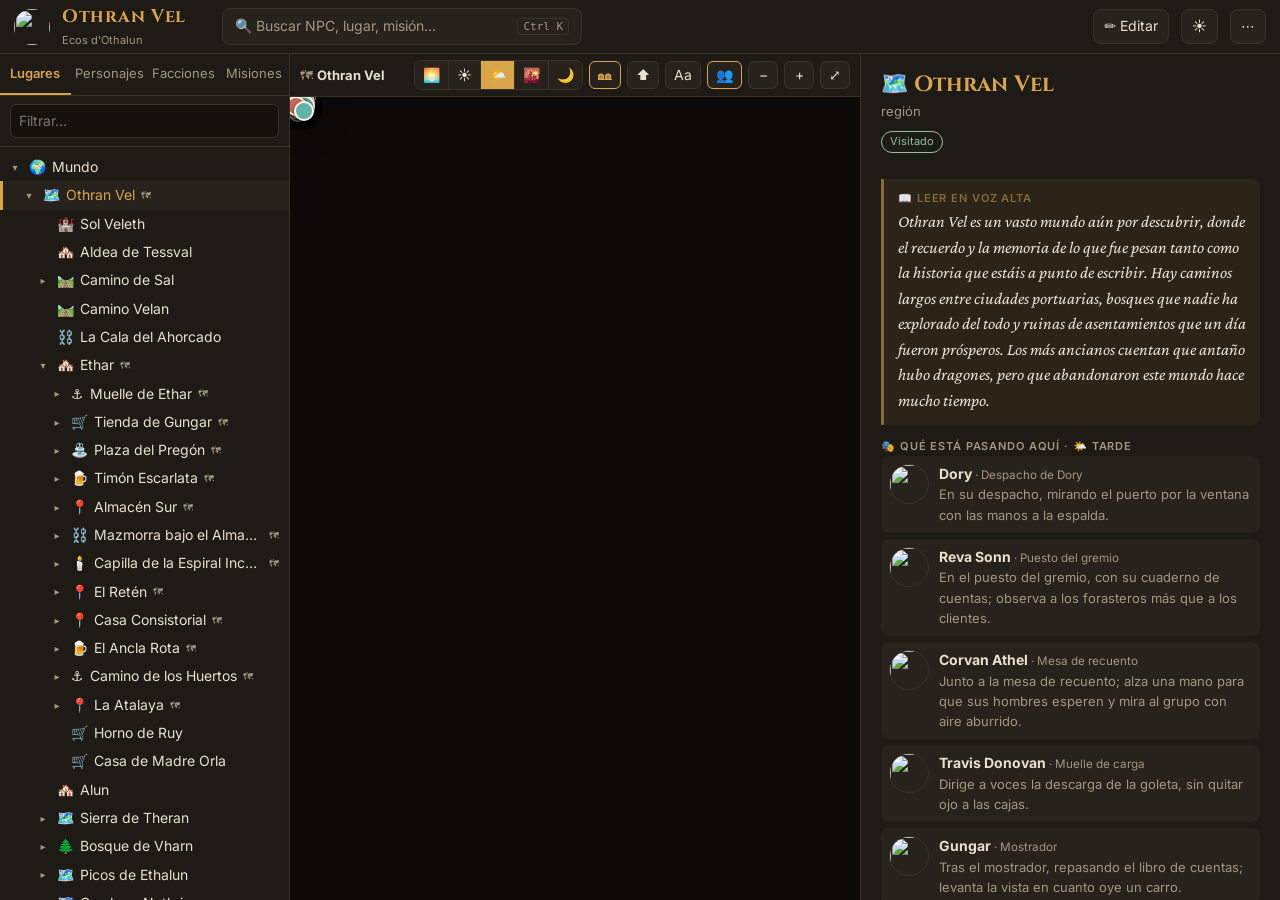
==== commit 539e9865: "Campaign: Ethar neighbours and time-of-day routines - data/vecinos.json: 23 filler NPCs (market, doc" ====
--- a/campaign/index.html
+++ b/campaign/index.html
@@ -111,6 +111,18 @@
 .token .lbl { position: absolute; left: 46px; top: 50%; transform: translateY(-50%); background: rgba(20,16,10,.92); color: #f3e9d4; padding: 4px 8px; border-radius: 6px; font-size: 12px; width: max-content; max-width: 240px; pointer-events: none; display: none; }
 .token:hover .lbl, .token.sel .lbl { display: block; }
 .edit .token { cursor: move; }
+.token.vecino .av { width: 28px; height: 28px; border: 2px dashed #9a9080; opacity: .92; }
+.token.vecino .lbl i { color: #b9ad97; }
+.av.vecino { border: 2px dashed #9a9080; }
+.row.vecino .meta b { font-weight: 500; }
+.tag.vecino { border-style: dashed; }
+.group-title.toggle { cursor: pointer; }
+.group-title.toggle:hover { color: var(--accent); }
+.times { display: flex; border: 1px solid var(--line); border-radius: 7px; overflow: hidden; }
+.times button { background: var(--panel2); border: 0; border-right: 1px solid var(--line); height: 28px; padding: 0 8px; font-size: 14px; }
+.times button:last-child { border-right: 0; }
+.times button.on { background: var(--accent); }
+.away { color: var(--dim); font-style: italic; }
 .scene { display: flex; gap: 10px; align-items: flex-start; padding: 8px; border-radius: 8px; background: var(--panel2); margin-bottom: 6px; cursor: pointer; }
 .scene:hover { outline: 1px solid var(--accent); }
 .scene .av { width: 40px; height: 40px; }
@@ -208,6 +220,8 @@
     <section class="center">
       <div class="mapbar">
         <div class="crumbs" id="crumbs"></div>
+        <div class="times" id="times" title="Momento del día"></div>
+        <button class="mbtn" id="vecinosBtn" title="Mostrar / ocultar vecinos (relleno)">🏘</button>
         <button class="mbtn" id="upBtn" title="Subir al mapa superior">⬆</button>
         <button class="mbtn" id="labelsBtn" title="Mostrar todas las etiquetas">Aa</button>
         <button class="mbtn" id="tokensBtn" title="Mostrar / ocultar personajes en el plano">👥</button>
@@ -231,7 +245,7 @@
 const TBD = '[POR DEFINIR]';
 
 let db = load();
-let prefs = Object.assign({ theme: 'dark', tab: 'loc', labels: false, open: ['mundo', 'othran-vel', 'ethar'] }, safeGet(PREFS));
+let prefs = Object.assign({ theme: 'dark', tab: 'loc', labels: false, time: 'tarde', open: ['mundo', 'othran-vel', 'ethar'] }, safeGet(PREFS));
 let route = { kind: 'loc', id: db.start, map: db.start };
 let editMode = false, editing = false, placing = null;
 const openNodes = new Set(prefs.open);
@@ -313,8 +327,28 @@
   const p = plainName(t); if (aliasIndex.map.has(p)) return aliasIndex.map.get(p);
   return null;
 }
+// Momento del día: la tarde es la escena por defecto (spot/doing); el resto viene de n.schedule
+const TIMES = [['amanecer', '🌅', 'Amanecer'], ['manana', '☀️', 'Mañana'], ['tarde', '🌤️', 'Tarde'], ['anochecer', '🌇', 'Anochecer'], ['noche', '🌙', 'Noche']];
+const timeLabel = t => TIMES.find(x => x[0] === t)?.[2] || t;
+function now(n) {
+  const s = prefs.time !== 'tarde' && n.schedule?.[prefs.time];
+  if (!s) return { spot: n.spot, doing: n.doing };
+  if (s.away) return { spot: null, doing: s.doing, away: true };
+  return { spot: s.at ? { at: s.at, pin: s.pin } : n.spot, doing: s.doing ?? n.doing };
+}
+// Mueve a un NPC en el plano para el momento del día actual
+function setNpcPos(n, at, pin) {
+  if (prefs.time === 'tarde' || !n.schedule?.[prefs.time]) {
+    if (prefs.time === 'tarde') { n.spot = { at, pin }; return; }
+    n.schedule ??= {};
+    n.schedule[prefs.time] = { doing: now(n).doing };
+  }
+  Object.assign(n.schedule[prefs.time], { at, pin }); delete n.schedule[prefs.time].away;
+}
+const isVecino = n => n.tier === 'vecino';
 function npcLocation(n) {
-  if (n.spot?.at && L(n.spot.at)) return n.spot.at;
+  const sp = now(n).spot;
+  if (sp?.at && L(sp.at)) return sp.at;
   const t = n.location || '';
   if (!t || /^Paradero/.test(t)) return null;
   let best = null;
@@ -342,7 +376,8 @@
 const defaultMap = id => L(id).map ? id : mapForPin(id);
 // Mapa en el que se ve a un NPC: su ficha en el plano o el pin de su lugar
 function npcMap(n) {
-  if (n.spot?.pin && n.spot.at && L(n.spot.at)) return mapHost(n.spot.at);
+  const sp = now(n).spot;
+  if (sp?.pin && sp.at && L(sp.at)) return mapHost(sp.at);
   const at = npcLocation(n);
   return at ? mapForPin(at) : null;
 }
@@ -381,12 +416,17 @@
   } else if (prefs.tab === 'npc') {
     const all = Object.values(db.npcs).filter(n => !q || (n.name + ' ' + (n.role || '')).toLowerCase().includes(q));
     const etharIds = new Set(subtree('ethar'));
-    const groups = [['El grupo', n => n.pc], ['En Ethar', n => etharIds.has(npcLocation(n))], ['Resto del mundo', n => npcLocation(n)], ['Sin ubicación fija', () => true]];
+    const groups = [['El grupo', n => n.pc], ['En Ethar', n => !isVecino(n) && etharIds.has(npcLocation(n))], ['Resto del mundo', n => !isVecino(n) && npcLocation(n)],
+      ['Sin ubicación fija', n => !isVecino(n)], ['Vecinos de Ethar (relleno)', isVecino, 'vecinos']];
     const used = new Set(); let html = '';
-    for (const [title, test] of groups) {
+    for (const [title, test, fold] of groups) {
       const items = all.filter(n => !used.has(n.id) && test(n));
       items.forEach(n => used.add(n.id));
-      if (items.length) html += `<div class="group-title">${title} · ${items.length}</div>` + items.map(npcRow).join('');
+      if (!items.length) continue;
+      // el grupo de vecinos va plegado salvo que se despliegue o se esté filtrando
+      const open = !fold || q || prefs.openVecinos;
+      html += fold ? `<div class="group-title toggle" data-fold="${fold}">${open ? '▾' : '▸'} ${title} · ${items.length}</div>` : `<div class="group-title">${title} · ${items.length}</div>`;
+      if (open) html += items.map(npcRow).join('');
     }
     el.innerHTML = html || '<div class="empty">Nada</div>';
   } else {
@@ -406,13 +446,17 @@
   if (open) h += kids.map(k => treeHtml(k.id, depth + 1)).join('');
   return h;
 }
-function avatar(n, cls = '') { const im = imgOf(n, 'npc'); return im ? `<img class="av ${n.pc ? 'pc' : ''} ${cls}" src="${src(im)}" alt="">` : `<span class="av ${n.pc ? 'pc' : ''} ${cls}">${esc(initials(n.name))}</span>`; }
+function avatar(n, cls = '') {
+  const im = imgOf(n, 'npc'); cls += n.pc ? ' pc' : isVecino(n) ? ' vecino' : '';
+  return im ? `<img class="av ${cls}" src="${src(im)}" alt="">` : `<span class="av ${cls}">${esc(initials(n.name))}</span>`;
+}
 function isDead(n) { return /muert/i.test(n.status || ''); }
 function npcRow(n) {
   const sel = route.kind === 'npc' && route.id === n.id;
-  return `<div class="row ${sel ? 'sel' : ''} ${isDead(n) ? 'dead' : ''}" data-npc="${n.id}">${avatar(n)}<div class="meta"><b>${esc(n.name)}${isDead(n) ? ' †' : ''}</b><span>${esc(n.role || '')}</span></div></div>`;
+  return `<div class="row ${sel ? 'sel' : ''} ${isDead(n) ? 'dead' : ''} ${isVecino(n) ? 'vecino' : ''}" data-npc="${n.id}">${avatar(n)}<div class="meta"><b>${esc(n.name)}${isDead(n) ? ' †' : ''}</b><span>${esc(n.role || '')}</span></div></div>`;
 }
 $('#list').addEventListener('click', e => {
+  if (e.target.closest('[data-fold]')) { prefs.openVecinos = !prefs.openVecinos; savePrefs(); renderList(); return; }
   const t = e.target.closest('[data-toggle]');
   if (t && t.dataset.toggle) { const id = t.dataset.toggle; openNodes.has(id) ? openNodes.delete(id) : openNodes.add(id); savePrefs(); renderList(); return; }
   const n = e.target.closest('[data-loc],[data-npc],[data-fac],[data-quest]'); if (!n) return;
@@ -452,7 +496,13 @@
   renderPins(); renderCrumbs();
 }
 function pinsOn(mapId) { return Object.values(db.locations).filter(l => l.pin && l.parent && mapHost(l.parent) === mapId); }
-function tokensOn(mapId) { return Object.values(db.npcs).filter(n => n.spot?.pin && n.spot.at && L(n.spot.at) && mapHost(n.spot.at) === mapId); }
+function tokensOn(mapId) {
+  return Object.values(db.npcs).filter(n => {
+    if (isVecino(n) && prefs.vecinos === false) return false;
+    const sp = now(n).spot;
+    return sp?.pin && sp.at && L(sp.at) && mapHost(sp.at) === mapId;
+  });
+}
 function selectedPinId() {
   let id = route.kind === 'loc' ? route.id : route.kind === 'npc' ? npcLocation(db.npcs[route.id]) : null;
   const on = new Set(pinsOn(route.map).map(l => l.id));
@@ -465,8 +515,8 @@
   const sel = selectedPinId();
   layer.innerHTML = pinsOn(route.map).map(l => `<div class="pin ${l.secret ? 'secret' : ''} ${l.map ? 'hasmap' : ''} ${sel === l.id ? 'sel' : ''}" data-pin="${l.id}" style="left:${l.pin[0] * 100}%;top:${l.pin[1] * 100}%;--c:${pinColor(l)}">
      <div class="dot">${esc(l.num || (l.type === 'sala' ? l.name.replace('Sala R', '') : ''))}</div><div class="lbl">${esc(l.name)}${l.map ? ' · doble clic para entrar' : ''}</div></div>`).join('')
-    + (prefs.tokens === false ? '' : tokensOn(route.map).map(n => `<div class="token ${route.kind === 'npc' && route.id === n.id ? 'sel' : ''}" data-token="${n.id}" style="left:${n.spot.pin[0] * 100}%;top:${n.spot.pin[1] * 100}%">
-     ${avatar(n)}<div class="lbl"><b>${esc(plainName(n.name))}</b>${n.doing ? `<br>${esc(n.doing)}` : ''}</div></div>`).join(''));
+    + (prefs.tokens === false ? '' : tokensOn(route.map).map(n => { const t = now(n); return `<div class="token ${isVecino(n) ? 'vecino' : ''} ${route.kind === 'npc' && route.id === n.id ? 'sel' : ''}" data-token="${n.id}" style="left:${t.spot.pin[0] * 100}%;top:${t.spot.pin[1] * 100}%">
+     ${avatar(n)}<div class="lbl"><b>${esc(plainName(n.name))}</b>${isVecino(n) ? ' <i>· vecino</i>' : ''}${t.doing ? `<br>${esc(t.doing)}` : ''}</div></div>`; }).join(''));
   applyView();
 }
 function renderCrumbs() {
@@ -510,7 +560,17 @@
 $('#zoomIn').onclick = () => { const r = vp.getBoundingClientRect(); animate(true); zoomAt(1.4, r.width / 2, r.height / 2); };
 $('#zoomOut').onclick = () => { const r = vp.getBoundingClientRect(); animate(true); zoomAt(1 / 1.4, r.width / 2, r.height / 2); };
 $('#fitBtn').onclick = () => fitView(true);
-$('#tokensBtn').onclick = () => { prefs.tokens = prefs.tokens === false; $('#tokensBtn').classList.toggle('on', prefs.tokens !== false); savePrefs(); renderPins(); };
+function renderTimes() {
+  $('#times').innerHTML = TIMES.map(([k, ico, lb]) => `<button data-time="${k}" class="${prefs.time === k ? 'on' : ''}" title="${lb}">${ico}</button>`).join('');
+}
+$('#times').onclick = e => {
+  const b = e.target.closest('[data-time]'); if (!b) return;
+  prefs.time = b.dataset.time; savePrefs(); renderTimes();
+  toast(`${TIMES.find(t => t[0] === prefs.time)[1]} ${timeLabel(prefs.time)}`); setTimeout(hideToast, 1200);
+  renderList(); renderPins(); renderDetail();
+};
+$('#vecinosBtn').onclick = () => { prefs.vecinos = prefs.vecinos === false; $('#vecinosBtn').classList.toggle('on', prefs.vecinos !== false); savePrefs(); renderPins(); };
+$('#tokensBtn').onclick =() => { prefs.tokens = prefs.tokens === false; $('#tokensBtn').classList.toggle('on', prefs.tokens !== false); savePrefs(); renderPins(); };
 $('#labelsBtn').onclick =() => { prefs.labels = !prefs.labels; $('#labelsBtn').classList.toggle('on', prefs.labels); savePrefs(); renderPins(); };
 $('#upBtn').onclick = () => { const up = mapHost(L(route.map).parent); if (up) go('loc', route.map, up); };
 
@@ -535,7 +595,8 @@
   vp.classList.remove('dragging');
   const d = drag; drag = null;
   if (d.pin && d.moved && d.pos) {
-    if (d.pinEl.dataset.pin) L(d.pinEl.dataset.pin).pin = d.pos; else db.npcs[d.pinEl.dataset.token].spot.pin = d.pos;
+    if (d.pinEl.dataset.pin) L(d.pinEl.dataset.pin).pin = d.pos;
+    else { const n = db.npcs[d.pinEl.dataset.token]; setNpcPos(n, now(n).spot.at, d.pos); }
     save(); return;
   }
   if (d.moved) return;
@@ -544,8 +605,9 @@
     if (p.npc) {
       const n = db.npcs[p.npc];
       // si ya estaba en una estancia de este plano la conserva; si no, queda en el lugar del plano
-      const at = n.spot?.at && L(n.spot.at) && mapHost(n.spot.at) === route.map ? n.spot.at : route.map;
-      n.spot = { at, pin: toImage(e) }; save(); go('npc', p.npc, route.map);
+      const cur = now(n).spot;
+      const at = cur?.at && L(cur.at) && mapHost(cur.at) === route.map ? cur.at : route.map;
+      setNpcPos(n, at, toImage(e)); save(); go('npc', p.npc, route.map);
     } else { L(p.loc).pin = toImage(e); save(); go('loc', p.loc, route.map); }
     renderPins(); return;
   }
@@ -599,7 +661,7 @@
   }
   if (kind === 'npc' && route.map) {
     h += `<button class="btn" data-act="placeNpc">📍 Situar en «${esc(L(route.map).name)}»</button>`;
-    if (o.spot) h += `<button class="btn" data-act="unplaceNpc">✕ Quitar del plano</button>`;
+    if (now(o).spot) h += `<button class="btn" data-act="unplaceNpc">✕ Quitar del plano (${timeLabel(prefs.time).toLowerCase()})</button>`;
   }
   if (o.id !== 'mundo' && o.id !== db.start) h += `<button class="btn danger" data-act="delete">🗑 Borrar</button>`;
   return `<div class="actions">${h}</div>`;
@@ -612,7 +674,10 @@
   const named = (l.npcs || '').split(/,(?![^(]*\))/).map(s => resolveName(s.replace(/\(.*?\)/g, '')))
     .filter(r => r && r.kind === 'npc' && !npcs.some(n => n.id === r.id)).map(r => db.npcs[r.id]);
   const kids = children(l.id);
-  const scene = npcs.filter(n => !isTbd(n.doing)), rest = npcs.filter(n => isTbd(n.doing)).concat(named);
+  // escena según el momento del día: primero los principales, luego los vecinos
+  const byTier = (a, b) => isVecino(a) - isVecino(b);
+  const scene = npcs.filter(n => !isTbd(now(n).doing) && !now(n).away).sort(byTier);
+  const rest = npcs.filter(n => isTbd(now(n).doing) || now(n).away).concat(named).sort(byTier);
   const chip = n => { const at = npcLocation(n); const sub = at && at !== l.id ? ` <small>· ${esc(L(at).name)}</small>` : ''; return `<span class="chip" data-npc="${n.id}">${avatar(n)}${esc(plainName(n.name))}${isDead(n) ? ' †' : ''}${sub}</span>`; };
   const enterBtn = l.map && route.map !== l.id ? `<button class="btn primary" data-act="enter">🗺 Abrir mapa de ${esc(l.name)}</button>` : '';
   const showOn = !l.map && l.pin && route.map !== mapForPin(l.id) ? `<button class="btn" data-act="show">📍 Ver en el mapa</button>` : '';
@@ -623,7 +688,7 @@
     <div class="actions">${enterBtn}${showOn}</div>${editActions('loc', l)}
     ${!isTbd(l.read) ? `<div class="read"><span class="h">📖 Leer en voz alta</span>${fmt(l.read, l.id)}</div>` : ''}
     ${field('loc', l, 'situation')}${field('loc', l, 'tone')}${field('loc', l, 'ambience')}
-    ${scene.length ? `<div class="f"><h4>🎭 Qué está pasando aquí</h4>${scene.map(n => { const at = npcLocation(n); return `<div class="scene" data-npc="${n.id}">${avatar(n)}<div><b>${esc(plainName(n.name))}${at !== l.id ? ` <small style="color:var(--dim);font-weight:400">· ${esc(L(at).name)}</small>` : ''}</b><span>${esc(n.doing)}</span></div></div>`; }).join('')}</div>` : ''}
+    ${scene.length ? `<div class="f"><h4>🎭 Qué está pasando aquí · ${TIMES.find(t => t[0] === prefs.time)[1]} ${timeLabel(prefs.time).toLowerCase()}</h4>${scene.map(n => { const at = npcLocation(n); return `<div class="scene" data-npc="${n.id}">${avatar(n)}<div><b>${esc(plainName(n.name))}${isVecino(n) ? ' <small style="color:var(--dim);font-weight:400;font-style:italic">vecino</small>' : ''}${at !== l.id ? ` <small style="color:var(--dim);font-weight:400">· ${esc(L(at).name)}</small>` : ''}</b><span>${esc(now(n).doing)}</span></div></div>`; }).join('')}</div>` : ''}
     ${rest.length ? `<div class="f"><h4>${scene.length ? 'También aquí' : 'Personajes aquí'} (${rest.length})</h4><div class="chips">${rest.map(chip).join('')}</div></div>` : ''}
     ${kids.length ? `<div class="f"><h4>Lugares dentro</h4><div class="chips">${kids.map(k => `<span class="chip plain" data-loc="${k.id}">${typeIcon(k.type)} ${esc(k.name)}</span>`).join('')}</div></div>` : ''}
     ${dmBox(field('loc', l, 'dm') + field('loc', l, 'hooks') + field('loc', l, 'items') + field('loc', l, 'faction') + field('loc', l, 'where'))}
@@ -634,10 +699,11 @@
   return `${imgOf(n, 'npc') ? `<img class="hero" src="${src(imgOf(n, 'npc'))}" alt="" data-zoom>` : ''}
     <h2>${esc(n.name)}</h2>
     <div class="sub">${[n.race, n.role].filter(x => !isTbd(x)).map(esc).join(' · ')}</div>
-    <div class="tags">${n.pc ? '<span class="tag ok">Personaje jugador</span>' : ''}${!isTbd(n.status) ? `<span class="tag ${isDead(n) ? 'dead' : ''}">${esc(n.status)}</span>` : ''}${!isTbd(n.known) && !n.pc ? `<span class="tag">Lo conocen: ${esc(n.known)}</span>` : ''}</div>
+    <div class="tags">${n.pc ? '<span class="tag ok">Personaje jugador</span>' : ''}${isVecino(n) ? '<span class="tag vecino">🏘 Vecino (relleno)</span>' : ''}${!isTbd(n.status) ? `<span class="tag ${isDead(n) ? 'dead' : ''}">${esc(n.status)}</span>` : ''}${!isTbd(n.known) && !n.pc ? `<span class="tag">Lo conocen: ${esc(n.known)}</span>` : ''}</div>
     <div class="actions">${at ? `<button class="btn" data-act="goLoc" data-id="${at}">📍 ${esc(L(at).name)}${L(at).type === 'estancia' ? ` · ${esc(L(L(at).parent).name)}` : ''}</button>` : ''}
-      ${n.spot?.pin && route.map !== npcMap(n) ? `<button class="btn" data-act="showNpc">🗺 Ver en el plano</button>` : ''}</div>${editActions('npc', n)}
-    ${!isTbd(n.doing) ? `<div class="doing"><h4>🎭 Ahora mismo</h4>${fmt(n.doing, n.id)}</div>` : ''}
+      ${now(n).spot?.pin && route.map !== npcMap(n) ? `<button class="btn" data-act="showNpc">🗺 Ver en el plano</button>` : ''}</div>${editActions('npc', n)}
+    ${!isTbd(now(n).doing) ? `<div class="doing"><h4>🎭 ${TIMES.find(t => t[0] === prefs.time)[1]} ${timeLabel(prefs.time)}${now(n).away ? ' · fuera del plano' : ''}</h4><span class="${now(n).away ? 'away' : ''}">${fmt(now(n).doing, n.id)}</span></div>` : ''}
+    ${n.schedule ? `<div class="f"><h4>Rutina del día</h4><div style="font-size:13px">${TIMES.map(([k, ico, lb]) => { const s = k === 'tarde' ? { doing: n.doing } : n.schedule[k]; return s?.doing ? `<div style="margin-bottom:3px;${k === prefs.time ? 'color:var(--accent)' : ''}">${ico} <b>${lb}:</b> ${esc(s.doing)}</div>` : ''; }).join('')}</div></div>` : ''}
     ${!isTbd(n.quote) ? `<p class="quote">${fmt(n.quote, n.id)}</p>` : ''}
     ${field('npc', n, 'location')}${field('npc', n, 'look')}${field('npc', n, 'personality')}${field('npc', n, 'voice', 'voice')}
     ${field('npc', n, 'knows')}${field('npc', n, 'pcRel')}${field('npc', n, 'faction')}
@@ -665,18 +731,26 @@
       <div class="chk"><label><input type="checkbox" name="visited" ${o.visited ? 'checked' : ''}> Visitado</label><label><input type="checkbox" name="secret" ${o.secret ? 'checked' : ''}> Secreto</label></div>`;
   } else if (kind === 'npc') {
     extra = `<label>Retrato (p. ej. img/npcs/dory.png)</label><input type="text" name="image" value="${esc(o.image)}">
-      <div class="chk"><label><input type="checkbox" name="pc" ${o.pc ? 'checked' : ''}> Personaje jugador</label></div>`;
-  }
+      <div class="chk"><label><input type="checkbox" name="pc" ${o.pc ? 'checked' : ''}> Personaje jugador</label><label><input type="checkbox" name="vecino" ${isVecino(o) ? 'checked' : ''}> Vecino (relleno)</label></div>`;
+  }
+  const val = k => kind === 'npc' && k === 'doing' ? now(o).doing : o[k];
+  const lbl = (k, lb) => kind === 'npc' && k === 'doing' ? `${lb} (${timeLabel(prefs.time).toLowerCase()})` : lb;
   return `<form class="card form" id="editForm"><h2>Editar</h2>
     <label>Nombre</label><input type="text" name="name" value="${esc(o.name)}" required>${extra}
-    ${fields.map(([k, lb]) => `<label>${lb}</label><textarea name="${k}" rows="${['read', 'dm', 'secrets', 'knows'].includes(k) ? 5 : 2}">${esc(o[k] || '')}</textarea>`).join('')}
+    ${fields.map(([k, lb]) => `<label>${lbl(k, lb)}</label><textarea name="${k}" rows="${['read', 'dm', 'secrets', 'knows'].includes(k) ? 5 : 2}">${esc(val(k) || '')}</textarea>`).join('')}
     <div class="actions" style="margin-top:14px"><button class="btn primary" type="submit">Guardar</button><button class="btn" type="button" data-act="cancel">Cancelar</button></div></form>`;
 }
 $('#detail').addEventListener('submit', e => {
   e.preventDefault();
   const o = current(), fd = new FormData(e.target);
-  for (const [k, v] of fd.entries()) o[k] = v.trim();
+  for (const [k, v] of fd.entries()) {
+    if (k === 'vecino') continue;
+    // lo que hace un NPC se guarda en la franja del día que se está viendo
+    if (route.kind === 'npc' && k === 'doing' && prefs.time !== 'tarde') { ((o.schedule ??= {})[prefs.time] ??= {}).doing = v.trim(); continue; }
+    o[k] = v.trim();
+  }
   for (const k of ['visited', 'secret', 'pc']) if (e.target.elements[k]) o[k] = e.target.elements[k].checked;
+  if (e.target.elements.vecino) { if (e.target.elements.vecino.checked) o.tier = 'vecino'; else delete o.tier; }
   for (const k of ['map', 'image']) if (o[k] === '') delete o[k];
   save(); aliasIndex = null; editing = false; renderAll(true);
 });
@@ -696,7 +770,9 @@
     case 'edit': editing = true; renderDetail(); break;
     case 'cancel': editing = false; renderDetail(); break;
     case 'placeNpc': placing = { npc: o.id }; vp.classList.add('placing'); toast(`Haz clic en el plano para situar a <b>${esc(plainName(o.name))}</b> · Esc para cancelar`); break;
-    case 'unplaceNpc': delete o.spot; save(); renderAll(false); break;
+    case 'unplaceNpc':
+      if (prefs.time === 'tarde') delete o.spot; else (o.schedule ??= {})[prefs.time] = { away: true, doing: now(o).doing };
+      save(); renderAll(false); break;
     case 'place': placing = { loc: o.id }; if (route.map !== mapHost(o.parent)) go('loc', o.id, mapHost(o.parent)); vp.classList.add('placing'); toast(`Haz clic en el mapa para colocar <b>${esc(o.name)}</b> · Esc para cancelar`); break;
     case 'addChild': { const id = uniqueId(db.locations, 'nuevo-lugar'); db.locations[id] = { id, name: 'Nuevo lugar', type: 'zona', parent: o.id, visited: false, secret: false }; openNodes.add(o.id); save(); aliasIndex = null; editing = true; go('loc', id); break; }
     case 'addNpcHere': { const id = uniqueId(db.npcs, 'nuevo'); db.npcs[id] = { id, name: 'Nuevo NPC', location: o.name }; save(); aliasIndex = null; editing = true; go('npc', id); break; }
@@ -718,7 +794,7 @@
   const q = $('#searchIn').value.trim().toLowerCase().normalize('NFD').replace(/\p{M}/gu, '');
   const norm = s => (s || '').toLowerCase().normalize('NFD').replace(/\p{M}/gu, '');
   const all = [
-    ...Object.values(db.npcs).map(o => ({ kind: 'npc', o, k: o.pc ? 'PJ' : 'NPC', sub: o.role })),
+    ...Object.values(db.npcs).map(o => ({ kind: 'npc', o, k: o.pc ? 'PJ' : isVecino(o) ? 'Vecino' : 'NPC', sub: o.role })),
     ...Object.values(db.locations).map(o => ({ kind: 'loc', o, k: 'Lugar', sub: o.type })),
     ...Object.values(db.factions).map(o => ({ kind: 'fac', o, k: 'Facción', sub: '' })),
     ...Object.values(db.quests).map(o => ({ kind: 'quest', o, k: 'Misión', sub: o.status }))];
@@ -773,6 +849,8 @@
 $('#title').textContent = db.title; $('#group').textContent = db.group || ''; $('#logo').src = src(db.logo);
 $('#labelsBtn').classList.toggle('on', prefs.labels);
 $('#tokensBtn').classList.toggle('on', prefs.tokens !== false);
+$('#vecinosBtn').classList.toggle('on', prefs.vecinos !== false);
+renderTimes();
 applyTheme();
 route = parseHash();
 renderAll(true);
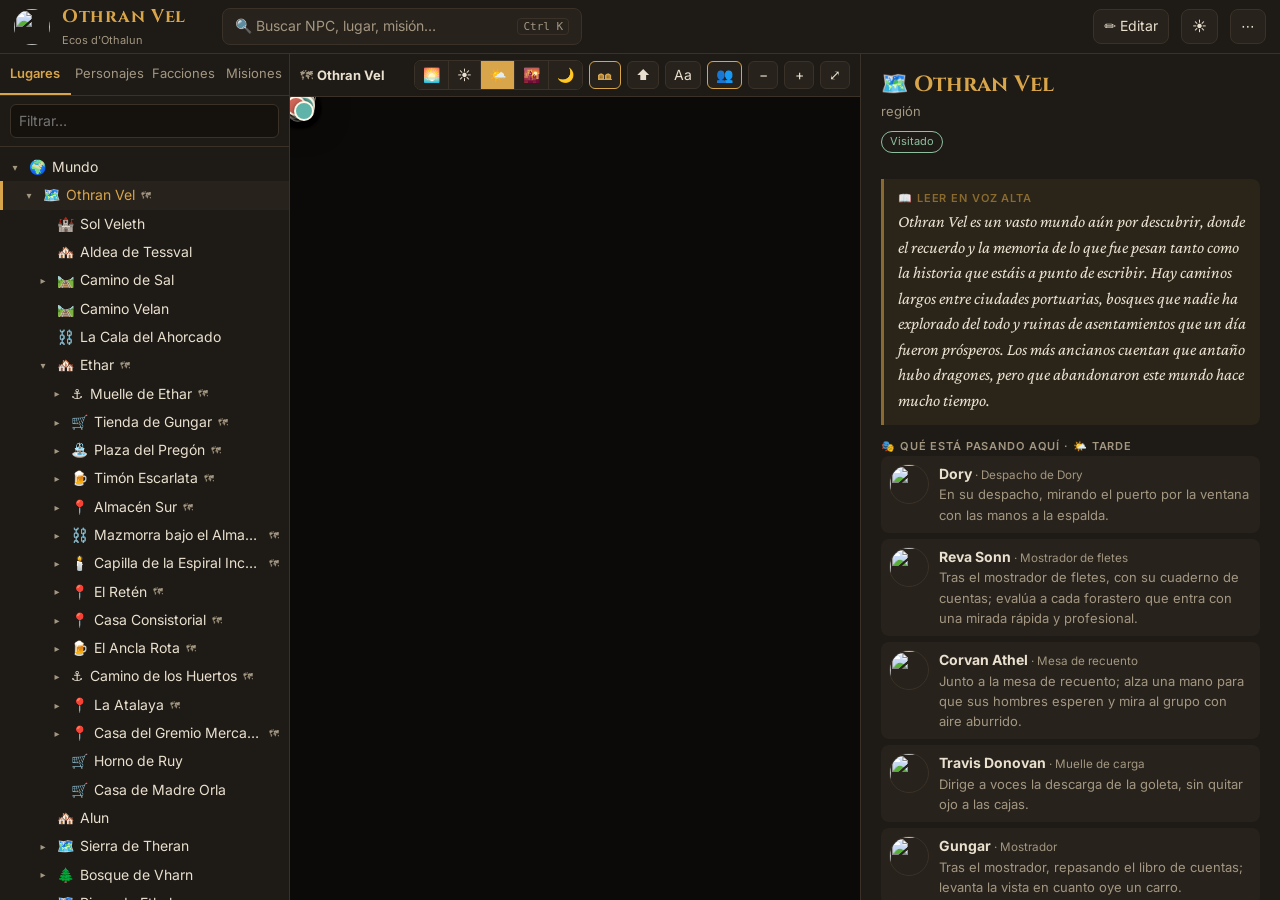
==== commit 41b7e27d: "Campaign: Merchant Guild house by the docks; Reva moves there - New location and floor plan: Casa de" ====
--- a/campaign/index.html
+++ b/campaign/index.html
@@ -264,6 +264,13 @@
       else for (const [k, v] of Object.entries(o)) if (!(k in saved[kind][id])) saved[kind][id][k] = structuredClone(v);
     }
   }
+  // Parches del seed: campos que se sobrescriben aunque ya estuvieran guardados (cambios de diseño)
+  for (const p of window.SEED.patches || []) {
+    if (p.v <= (saved.patchLevel || 0)) continue;
+    const src = window.SEED[p.kind]?.[p.id], dst = saved[p.kind]?.[p.id];
+    if (src && dst) for (const k of p.keys) { if (k in src) dst[k] = structuredClone(src[k]); else delete dst[k]; }
+  }
+  saved.patchLevel = Math.max(saved.patchLevel || 0, ...(window.SEED.patches || []).map(p => p.v));
   return saved;
 }
 function save() { try { localStorage.setItem(STORE, JSON.stringify(db)); } catch (e) { alert('No se pudo guardar: ' + e.message); } }
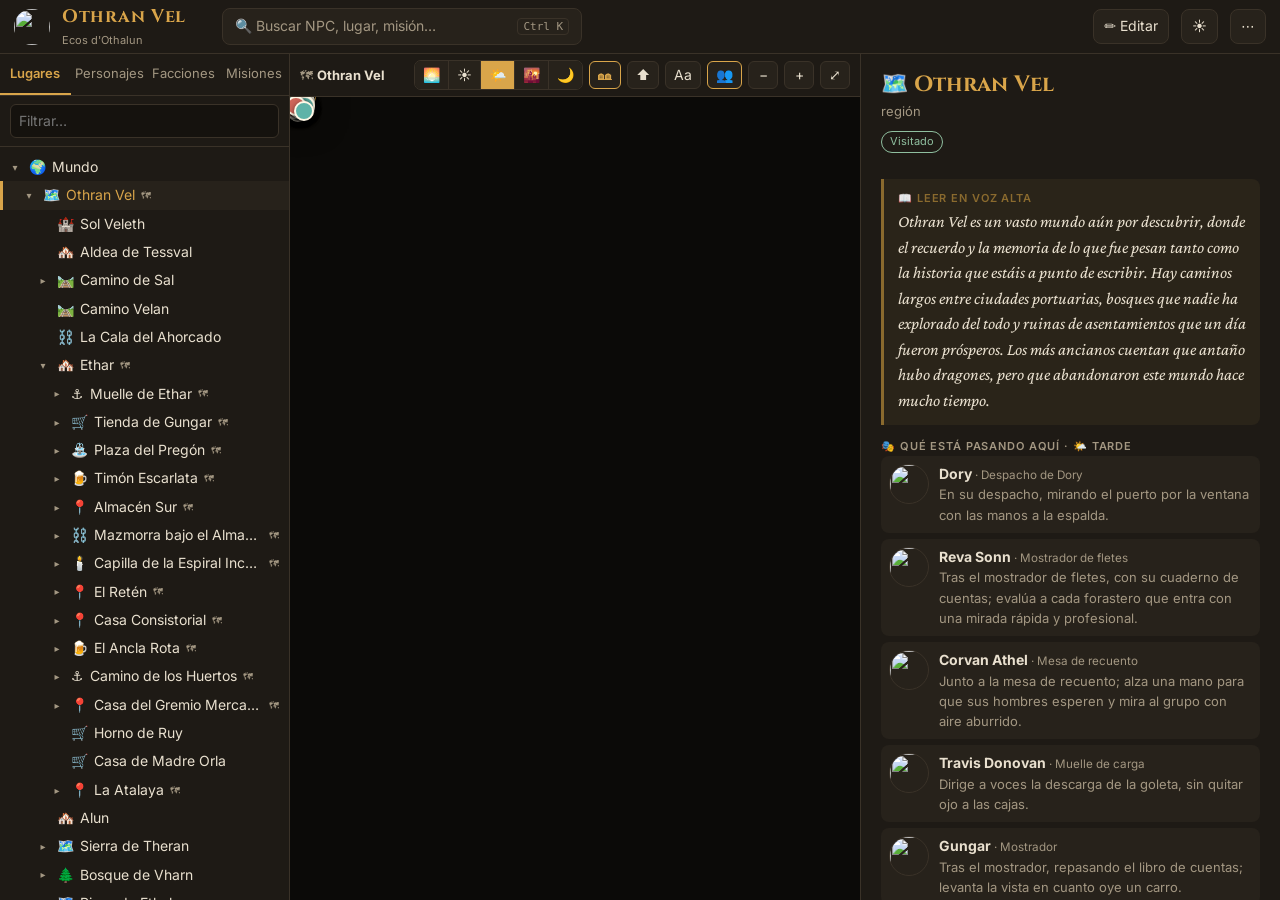
==== commit e5ae616b: "Campaign: full Almacen Sur dungeon (12 rooms) and named enemies - All 12 rooms written for Ethar fro" ====
--- a/campaign/index.html
+++ b/campaign/index.html
@@ -114,6 +114,9 @@
 .token.vecino .av { width: 28px; height: 28px; border: 2px dashed #9a9080; opacity: .92; }
 .token.vecino .lbl i { color: #b9ad97; }
 .av.vecino { border: 2px dashed #9a9080; }
+.token.enemigo .av, .av.enemigo { border-color: var(--danger); }
+.token.enemigo .lbl i { color: #e7a093; }
+.tag.enemy { color: var(--danger); border-color: var(--danger); }
 .row.vecino .meta b { font-weight: 500; }
 .tag.vecino { border-style: dashed; }
 .group-title.toggle { cursor: pointer; }
@@ -353,6 +356,7 @@
   Object.assign(n.schedule[prefs.time], { at, pin }); delete n.schedule[prefs.time].away;
 }
 const isVecino = n => n.tier === 'vecino';
+const isEnemy = n => n.tier === 'enemigo';
 function npcLocation(n) {
   const sp = now(n).spot;
   if (sp?.at && L(sp.at)) return sp.at;
@@ -423,15 +427,16 @@
   } else if (prefs.tab === 'npc') {
     const all = Object.values(db.npcs).filter(n => !q || (n.name + ' ' + (n.role || '')).toLowerCase().includes(q));
     const etharIds = new Set(subtree('ethar'));
-    const groups = [['El grupo', n => n.pc], ['En Ethar', n => !isVecino(n) && etharIds.has(npcLocation(n))], ['Resto del mundo', n => !isVecino(n) && npcLocation(n)],
-      ['Sin ubicación fija', n => !isVecino(n)], ['Vecinos de Ethar (relleno)', isVecino, 'vecinos']];
+    const main = n => !isVecino(n) && !isEnemy(n);
+    const groups = [['El grupo', n => n.pc], ['En Ethar', n => main(n) && etharIds.has(npcLocation(n))], ['Resto del mundo', n => main(n) && npcLocation(n)],
+      ['Sin ubicación fija', main], ['Enemigos (mazmorras)', isEnemy, 'enemigos'], ['Vecinos de Ethar (relleno)', isVecino, 'vecinos']];
     const used = new Set(); let html = '';
     for (const [title, test, fold] of groups) {
       const items = all.filter(n => !used.has(n.id) && test(n));
       items.forEach(n => used.add(n.id));
       if (!items.length) continue;
       // el grupo de vecinos va plegado salvo que se despliegue o se esté filtrando
-      const open = !fold || q || prefs.openVecinos;
+      const open = !fold || q || (prefs.folds || {})[fold];
       html += fold ? `<div class="group-title toggle" data-fold="${fold}">${open ? '▾' : '▸'} ${title} · ${items.length}</div>` : `<div class="group-title">${title} · ${items.length}</div>`;
       if (open) html += items.map(npcRow).join('');
     }
@@ -454,7 +459,7 @@
   return h;
 }
 function avatar(n, cls = '') {
-  const im = imgOf(n, 'npc'); cls += n.pc ? ' pc' : isVecino(n) ? ' vecino' : '';
+  const im = imgOf(n, 'npc'); cls += n.pc ? ' pc' : isVecino(n) ? ' vecino' : isEnemy(n) ? ' enemigo' : '';
   return im ? `<img class="av ${cls}" src="${src(im)}" alt="">` : `<span class="av ${cls}">${esc(initials(n.name))}</span>`;
 }
 function isDead(n) { return /muert/i.test(n.status || ''); }
@@ -463,7 +468,8 @@
   return `<div class="row ${sel ? 'sel' : ''} ${isDead(n) ? 'dead' : ''} ${isVecino(n) ? 'vecino' : ''}" data-npc="${n.id}">${avatar(n)}<div class="meta"><b>${esc(n.name)}${isDead(n) ? ' †' : ''}</b><span>${esc(n.role || '')}</span></div></div>`;
 }
 $('#list').addEventListener('click', e => {
-  if (e.target.closest('[data-fold]')) { prefs.openVecinos = !prefs.openVecinos; savePrefs(); renderList(); return; }
+  const fold = e.target.closest('[data-fold]')?.dataset.fold;
+  if (fold) { prefs.folds ??= {}; prefs.folds[fold] = !prefs.folds[fold]; savePrefs(); renderList(); return; }
   const t = e.target.closest('[data-toggle]');
   if (t && t.dataset.toggle) { const id = t.dataset.toggle; openNodes.has(id) ? openNodes.delete(id) : openNodes.add(id); savePrefs(); renderList(); return; }
   const n = e.target.closest('[data-loc],[data-npc],[data-fac],[data-quest]'); if (!n) return;
@@ -522,8 +528,8 @@
   const sel = selectedPinId();
   layer.innerHTML = pinsOn(route.map).map(l => `<div class="pin ${l.secret ? 'secret' : ''} ${l.map ? 'hasmap' : ''} ${sel === l.id ? 'sel' : ''}" data-pin="${l.id}" style="left:${l.pin[0] * 100}%;top:${l.pin[1] * 100}%;--c:${pinColor(l)}">
      <div class="dot">${esc(l.num || (l.type === 'sala' ? l.name.replace('Sala R', '') : ''))}</div><div class="lbl">${esc(l.name)}${l.map ? ' · doble clic para entrar' : ''}</div></div>`).join('')
-    + (prefs.tokens === false ? '' : tokensOn(route.map).map(n => { const t = now(n); return `<div class="token ${isVecino(n) ? 'vecino' : ''} ${route.kind === 'npc' && route.id === n.id ? 'sel' : ''}" data-token="${n.id}" style="left:${t.spot.pin[0] * 100}%;top:${t.spot.pin[1] * 100}%">
-     ${avatar(n)}<div class="lbl"><b>${esc(plainName(n.name))}</b>${isVecino(n) ? ' <i>· vecino</i>' : ''}${t.doing ? `<br>${esc(t.doing)}` : ''}</div></div>`; }).join(''));
+    + (prefs.tokens === false ? '' : tokensOn(route.map).map(n => { const t = now(n); return `<div class="token ${isVecino(n) ? 'vecino' : ''} ${isEnemy(n) ? 'enemigo' : ''} ${route.kind === 'npc' && route.id === n.id ? 'sel' : ''}" data-token="${n.id}" style="left:${t.spot.pin[0] * 100}%;top:${t.spot.pin[1] * 100}%">
+     ${avatar(n)}<div class="lbl"><b>${esc(plainName(n.name))}</b>${isVecino(n) ? ' <i>· vecino</i>' : ''}${isEnemy(n) ? ` <i>· ${esc(n.sheet || 'enemigo')}</i>` : ''}${t.doing ? `<br>${esc(t.doing)}` : ''}</div></div>`; }).join(''));
   applyView();
 }
 function renderCrumbs() {
@@ -634,7 +640,7 @@
 /* ---------- Fichas ---------- */
 const LOC_FIELDS = [['read', 'Descripción para leer'], ['ambience', 'Ambiente'], ['where', 'Ubicación aproximada'], ['faction', 'Facción o gobierno'],
   ['dm', 'Notas del máster'], ['npcs', 'NPCs (texto del Word)'], ['items', 'Objetos, precios, servicios'], ['hooks', 'Ganchos / pistas'], ['tone', 'Tono'], ['situation', 'Situación actual']];
-const NPC_FIELDS = [['doing', 'Qué está haciendo ahora'], ['race', 'Raza'], ['role', 'Rol / ocupación'], ['location', 'Dónde se encuentra'], ['faction', 'Facción'], ['status', 'Estado'], ['known', '¿Lo conocen los jugadores?'],
+const NPC_FIELDS = [['doing', 'Qué está haciendo ahora'], ['sheet', 'Ficha de juego'], ['race', 'Raza'], ['role', 'Rol / ocupación'], ['location', 'Dónde se encuentra'], ['faction', 'Facción'], ['status', 'Estado'], ['known', '¿Lo conocen los jugadores?'],
   ['quote', 'Frase típica'], ['look', 'Aspecto físico'], ['personality', 'Personalidad'], ['voice', 'Voz y gestos'], ['wants', 'Qué quiere'], ['knows', 'Qué sabe'],
   ['secrets', 'Secretos'], ['pcRel', 'Relación con los jugadores'], ['npcRel', 'Relación con otros NPCs']];
 const FAC_FIELDS = [['desc', 'Descripción'], ['goals', 'Objetivos'], ['leader', 'Líder'], ['members', 'Miembros conocidos'], ['pcRel', 'Relación con los jugadores']];
@@ -706,7 +712,7 @@
   return `${imgOf(n, 'npc') ? `<img class="hero" src="${src(imgOf(n, 'npc'))}" alt="" data-zoom>` : ''}
     <h2>${esc(n.name)}</h2>
     <div class="sub">${[n.race, n.role].filter(x => !isTbd(x)).map(esc).join(' · ')}</div>
-    <div class="tags">${n.pc ? '<span class="tag ok">Personaje jugador</span>' : ''}${isVecino(n) ? '<span class="tag vecino">🏘 Vecino (relleno)</span>' : ''}${!isTbd(n.status) ? `<span class="tag ${isDead(n) ? 'dead' : ''}">${esc(n.status)}</span>` : ''}${!isTbd(n.known) && !n.pc ? `<span class="tag">Lo conocen: ${esc(n.known)}</span>` : ''}</div>
+    <div class="tags">${n.pc ? '<span class="tag ok">Personaje jugador</span>' : ''}${isVecino(n) ? '<span class="tag vecino">🏘 Vecino (relleno)</span>' : ''}${isEnemy(n) ? '<span class="tag enemy">⚔ Enemigo</span>' : ''}${!isTbd(n.sheet) ? `<span class="tag">📋 Ficha: ${esc(n.sheet)}</span>` : ''}${!isTbd(n.status) ? `<span class="tag ${isDead(n) ? 'dead' : ''}">${esc(n.status)}</span>` : ''}${!isTbd(n.known) && !n.pc ? `<span class="tag">Lo conocen: ${esc(n.known)}</span>` : ''}</div>
     <div class="actions">${at ? `<button class="btn" data-act="goLoc" data-id="${at}">📍 ${esc(L(at).name)}${L(at).type === 'estancia' ? ` · ${esc(L(L(at).parent).name)}` : ''}</button>` : ''}
       ${now(n).spot?.pin && route.map !== npcMap(n) ? `<button class="btn" data-act="showNpc">🗺 Ver en el plano</button>` : ''}</div>${editActions('npc', n)}
     ${!isTbd(now(n).doing) ? `<div class="doing"><h4>🎭 ${TIMES.find(t => t[0] === prefs.time)[1]} ${timeLabel(prefs.time)}${now(n).away ? ' · fuera del plano' : ''}</h4><span class="${now(n).away ? 'away' : ''}">${fmt(now(n).doing, n.id)}</span></div>` : ''}
@@ -801,7 +807,7 @@
   const q = $('#searchIn').value.trim().toLowerCase().normalize('NFD').replace(/\p{M}/gu, '');
   const norm = s => (s || '').toLowerCase().normalize('NFD').replace(/\p{M}/gu, '');
   const all = [
-    ...Object.values(db.npcs).map(o => ({ kind: 'npc', o, k: o.pc ? 'PJ' : isVecino(o) ? 'Vecino' : 'NPC', sub: o.role })),
+    ...Object.values(db.npcs).map(o => ({ kind: 'npc', o, k: o.pc ? 'PJ' : isVecino(o) ? 'Vecino' : isEnemy(o) ? 'Enemigo' : 'NPC', sub: o.role })),
     ...Object.values(db.locations).map(o => ({ kind: 'loc', o, k: 'Lugar', sub: o.type })),
     ...Object.values(db.factions).map(o => ({ kind: 'fac', o, k: 'Facción', sub: '' })),
     ...Object.values(db.quests).map(o => ({ kind: 'quest', o, k: 'Misión', sub: o.status }))];
